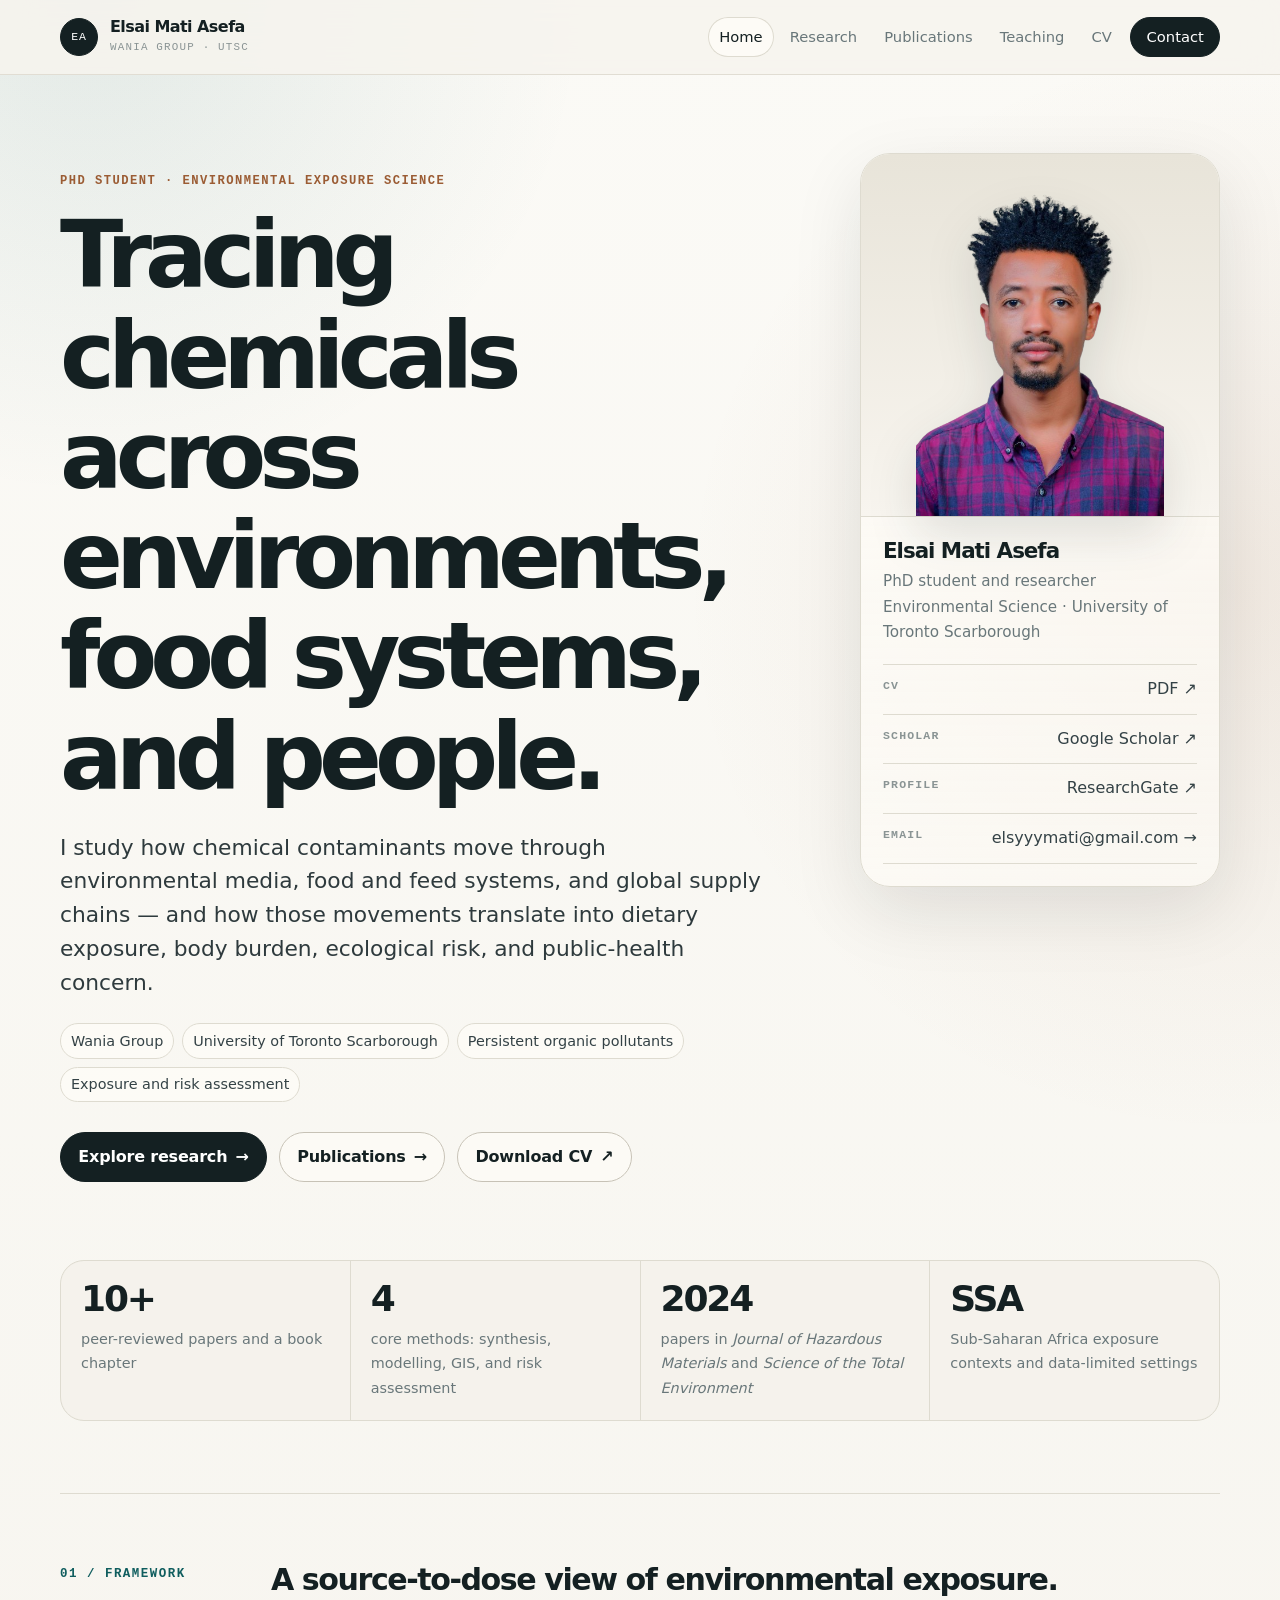
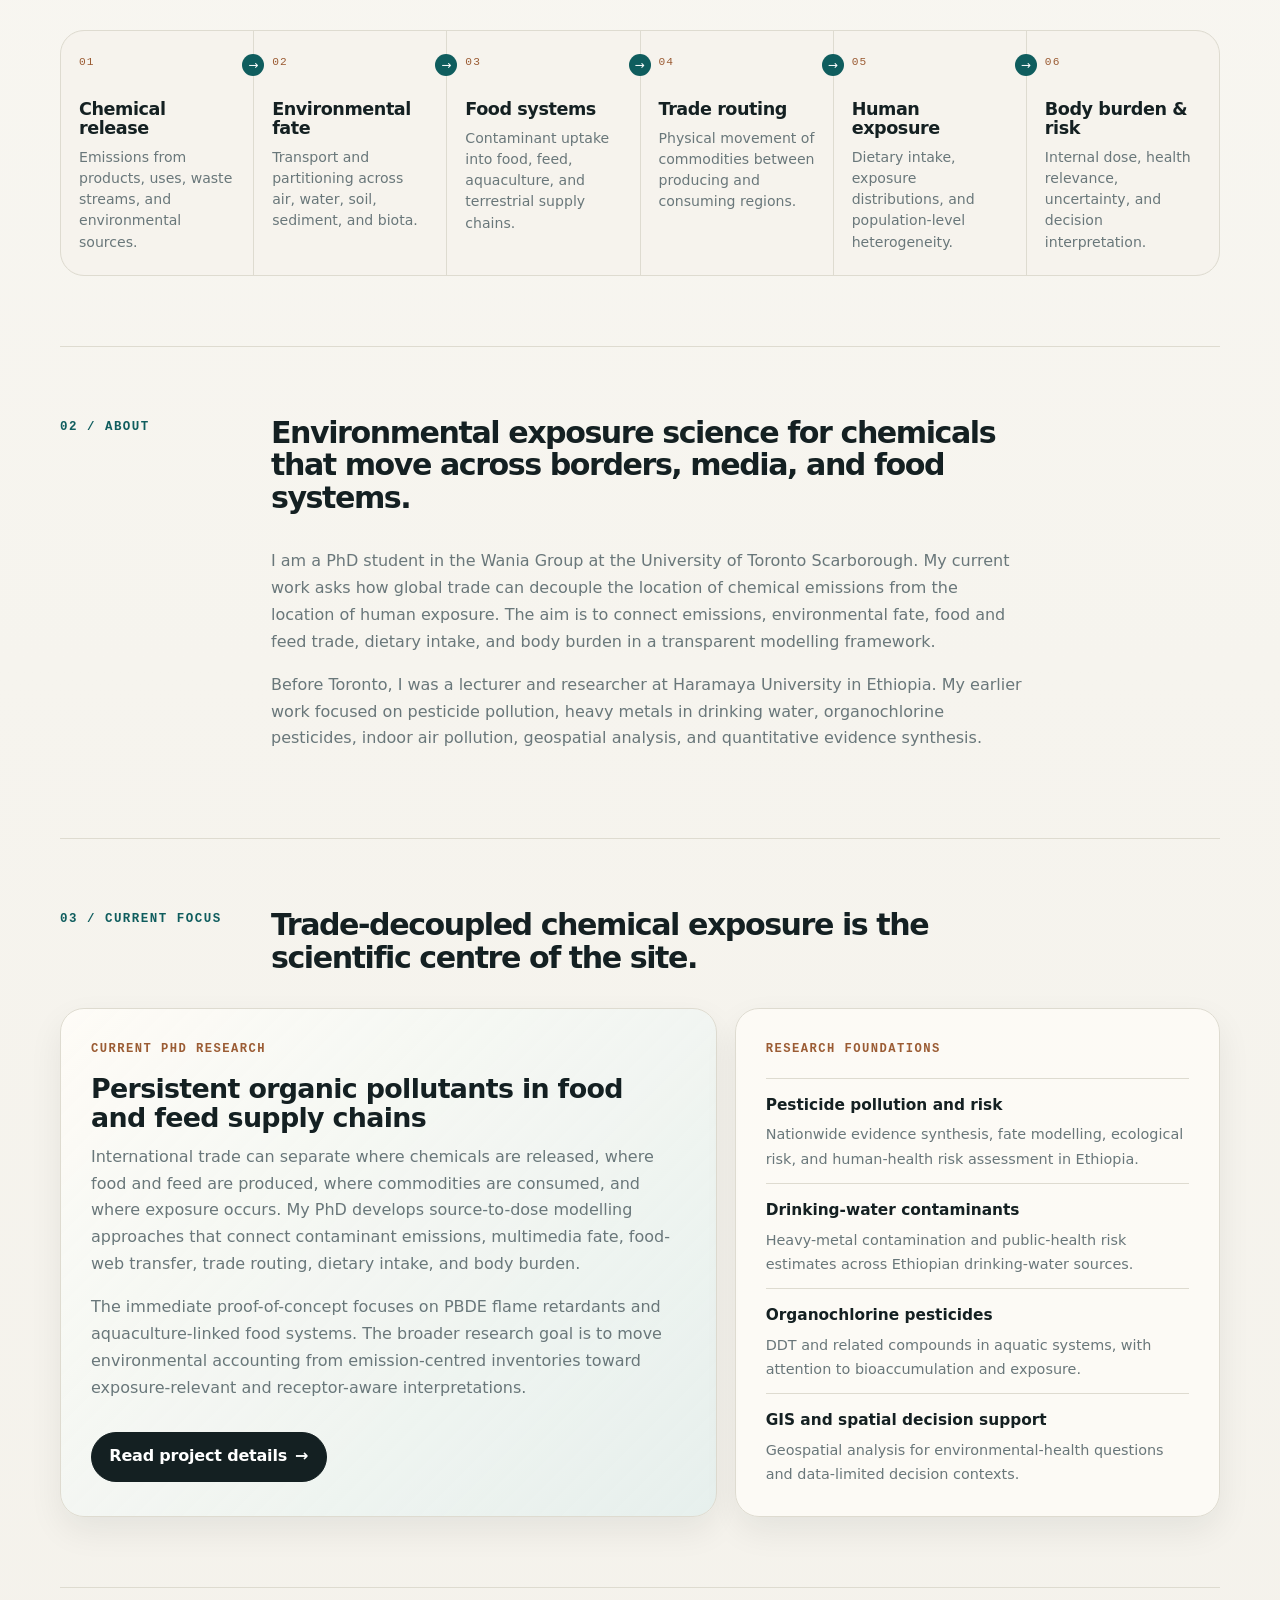
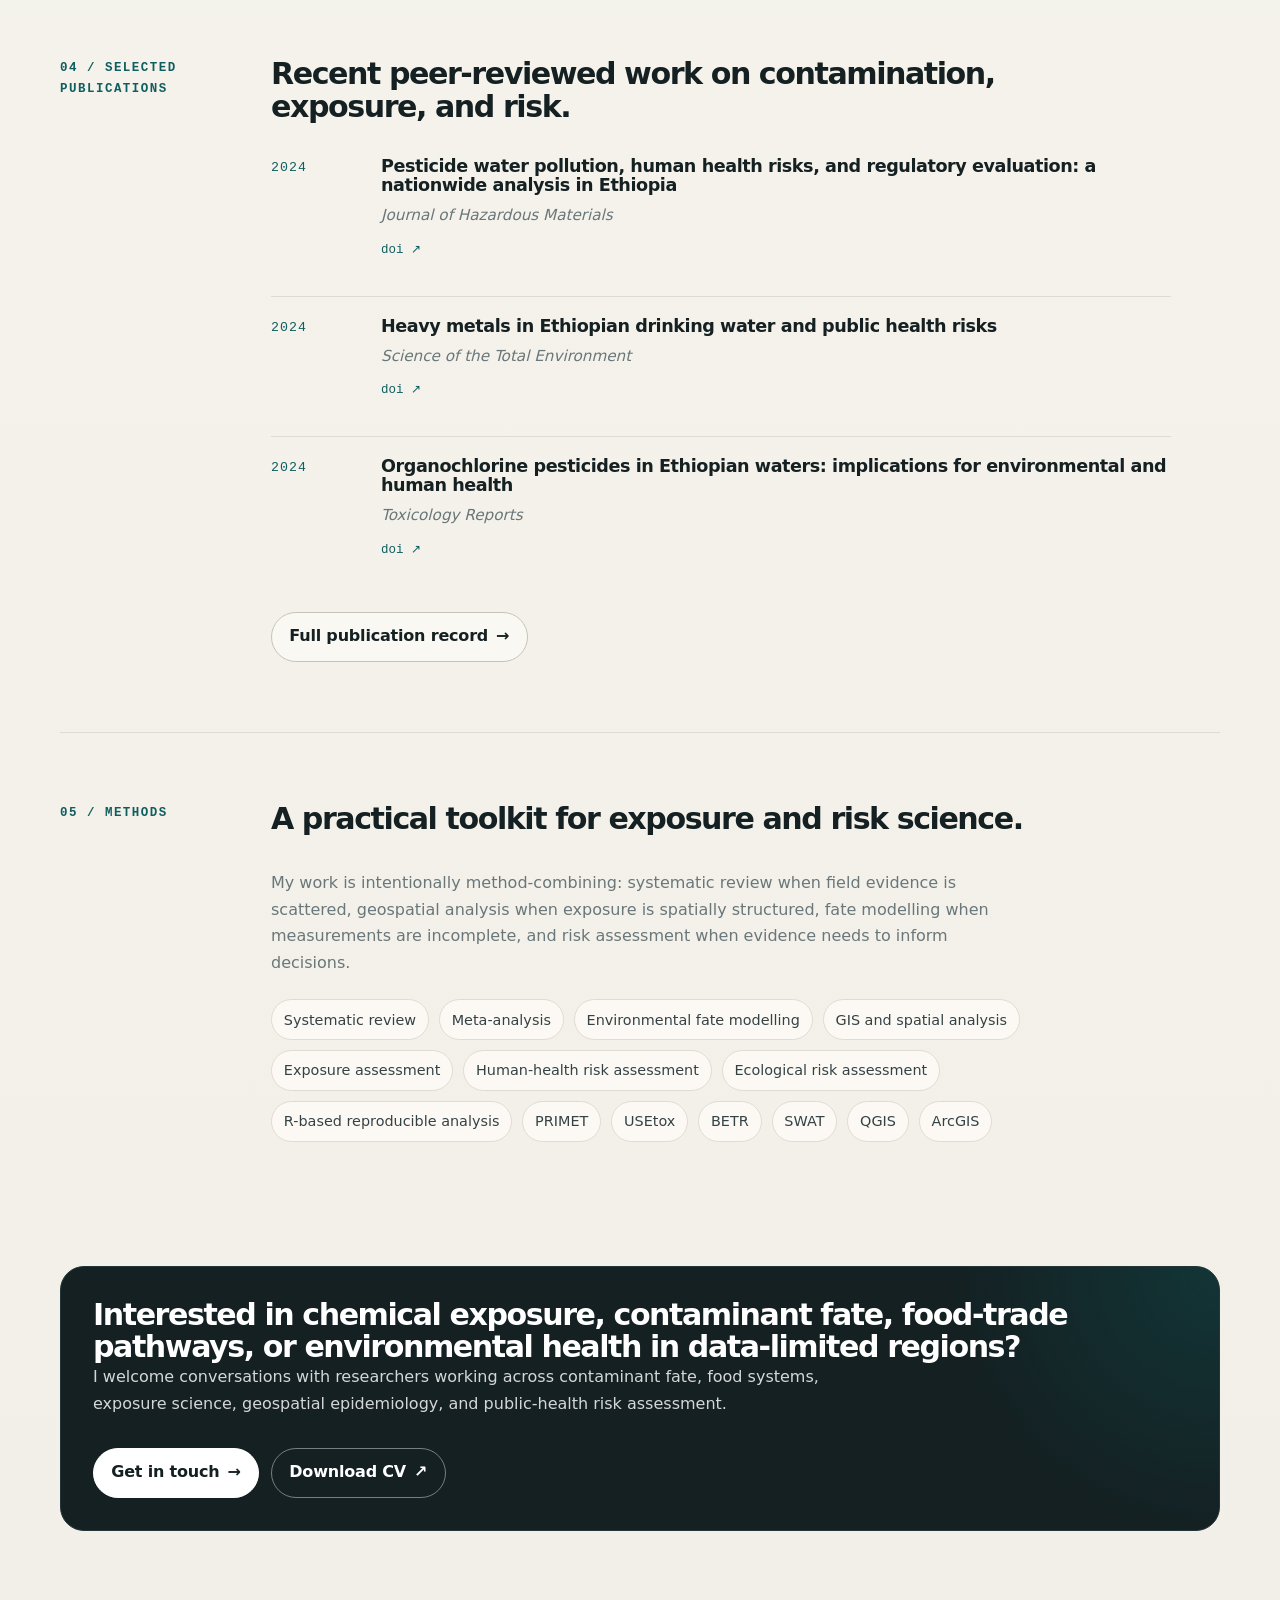
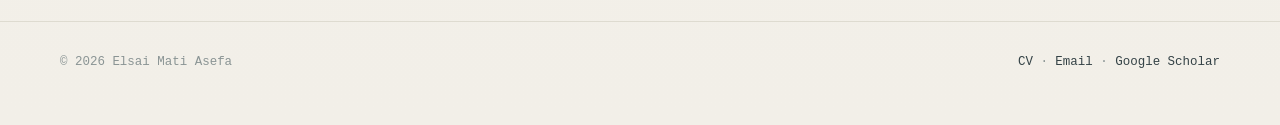
==== index.html @ 2d267a0e "Add files via upload" ====
<!doctype html>
<html lang="en">
<head>
  <meta charset="utf-8">
  <meta name="viewport" content="width=device-width, initial-scale=1">
  <title>Elsai Mati Asefa | Environmental Exposure Science</title>
  <meta name="description" content="Elsai Mati Asefa is a PhD student and environmental exposure scientist in the Wania Group at the University of Toronto Scarborough working on contaminant fate, food systems, global trade, dietary exposure, and public-health risk.">
  <meta name="author" content="Elsai Mati Asefa">
  <meta property="og:title" content="Elsai Mati Asefa | Environmental Exposure Science">
  <meta property="og:description" content="Environmental exposure science across contaminant fate, food systems, trade, diet, body burden, and public-health risk.">
  <meta property="og:type" content="website">
  <meta property="og:image" content="assets/site-card.svg">
  <link rel="icon" href="assets/favicon.svg" type="image/svg+xml">
  <link rel="stylesheet" href="styles.css">
</head>
<body>
<a class="skip-link" href="#main">Skip to main content</a>
<header class="site-header">
  <div class="container header-inner">
    <a class="brand" href="index.html" aria-label="Elsai Mati Asefa home">
      <span class="brand-mark">EA</span>
      <span><span class="brand-name">Elsai Mati Asefa</span><span class="brand-meta">Wania Group · UTSC</span></span>
    </a>
    <nav class="site-nav" aria-label="Primary navigation">
      <a href="index.html" aria-current="page">Home</a>
      <a href="research.html">Research</a>
      <a href="publications.html">Publications</a>
      <a href="teaching.html">Teaching</a>
      <a href="assets/Elsai_Mati_Asefa_CV.pdf">CV</a>
      <a class="nav-cta" href="mailto:elsyyymati@gmail.com">Contact</a>
    </nav>
  </div>
</header>

<main id="main">
  <div class="container">
    <section class="hero reveal" aria-labelledby="home-title">
      <div class="hero-copy">
        <p class="eyebrow">PhD student · Environmental exposure science</p>
        <h1 id="home-title">Tracing chemicals across environments, food systems, and people.</h1>
        <p class="lead">I study how chemical contaminants move through environmental media, food and feed systems, and global supply chains — and how those movements translate into dietary exposure, body burden, ecological risk, and public-health concern.</p>
        <div class="affiliation-strip" aria-label="Affiliations and research identity">
          <span>Wania Group</span>
          <span>University of Toronto Scarborough</span>
          <span>Persistent organic pollutants</span>
          <span>Exposure and risk assessment</span>
        </div>
        <div class="actions" aria-label="Main actions">
          <a class="btn" href="research.html">Explore research <span aria-hidden="true">→</span></a>
          <a class="btn secondary" href="publications.html">Publications <span aria-hidden="true">→</span></a>
          <a class="btn secondary" href="assets/Elsai_Mati_Asefa_CV.pdf">Download CV <span aria-hidden="true">↗</span></a>
        </div>
      </div>

      <aside class="profile-card" aria-label="Profile summary">
        <div class="profile-portrait">
          <img src="assets/portrait.png" alt="Portrait of Elsai Mati Asefa">
        </div>
        <div class="profile-details">
          <h2>Elsai Mati Asefa</h2>
          <p>PhD student and researcher<br>Environmental Science · University of Toronto Scarborough</p>
          <div class="profile-links">
            <a href="assets/Elsai_Mati_Asefa_CV.pdf"><strong>CV</strong><span>PDF ↗</span></a>
            <a href="https://scholar.google.com/citations?user=Y1YDrd4AAAAJ&amp;hl=en" target="_blank" rel="noopener"><strong>Scholar</strong><span>Google Scholar ↗</span></a>
            <a href="https://www.researchgate.net/profile/Elsai-Mati-Asefa" target="_blank" rel="noopener"><strong>Profile</strong><span>ResearchGate ↗</span></a>
            <a href="mailto:elsyyymati@gmail.com"><strong>Email</strong><span>elsyyymati@gmail.com →</span></a>
          </div>
        </div>
      </aside>
    </section>

    <section class="signal-strip reveal" aria-label="Profile highlights">
      <div class="signal"><strong>10+</strong><span>peer-reviewed papers and a book chapter</span></div>
      <div class="signal"><strong>4</strong><span>core methods: synthesis, modelling, GIS, and risk assessment</span></div>
      <div class="signal"><strong>2024</strong><span>papers in <em>Journal of Hazardous Materials</em> and <em>Science of the Total Environment</em></span></div>
      <div class="signal"><strong>SSA</strong><span>Sub-Saharan Africa exposure contexts and data-limited settings</span></div>
    </section>

    <section class="section reveal" aria-labelledby="framework-title">
      <div class="section-header">
        <span class="section-index">01 / Framework</span>
        <h2 id="framework-title">A source-to-dose view of environmental exposure.</h2>
      </div>
      <div class="section-body wide">
        <div class="framework" aria-label="Research framework from chemical release to risk">
          <div class="framework-step"><small>01</small><h3>Chemical release</h3><p>Emissions from products, uses, waste streams, and environmental sources.</p></div>
          <div class="framework-step"><small>02</small><h3>Environmental fate</h3><p>Transport and partitioning across air, water, soil, sediment, and biota.</p></div>
          <div class="framework-step"><small>03</small><h3>Food systems</h3><p>Contaminant uptake into food, feed, aquaculture, and terrestrial supply chains.</p></div>
          <div class="framework-step"><small>04</small><h3>Trade routing</h3><p>Physical movement of commodities between producing and consuming regions.</p></div>
          <div class="framework-step"><small>05</small><h3>Human exposure</h3><p>Dietary intake, exposure distributions, and population-level heterogeneity.</p></div>
          <div class="framework-step"><small>06</small><h3>Body burden &amp; risk</h3><p>Internal dose, health relevance, uncertainty, and decision interpretation.</p></div>
        </div>
      </div>
    </section>

    <section class="section reveal" aria-labelledby="about-title">
      <div class="section-header">
        <span class="section-index">02 / About</span>
        <h2 id="about-title">Environmental exposure science for chemicals that move across borders, media, and food systems.</h2>
      </div>
      <div class="section-body">
        <p>I am a PhD student in the Wania Group at the University of Toronto Scarborough. My current work asks how global trade can decouple the location of chemical emissions from the location of human exposure. The aim is to connect emissions, environmental fate, food and feed trade, dietary intake, and body burden in a transparent modelling framework.</p>
        <p>Before Toronto, I was a lecturer and researcher at Haramaya University in Ethiopia. My earlier work focused on pesticide pollution, heavy metals in drinking water, organochlorine pesticides, indoor air pollution, geospatial analysis, and quantitative evidence synthesis.</p>
      </div>
    </section>

    <section class="section reveal" aria-labelledby="focus-title">
      <div class="section-header">
        <span class="section-index">03 / Current focus</span>
        <h2 id="focus-title">Trade-decoupled chemical exposure is the scientific centre of the site.</h2>
      </div>
      <div class="section-body wide">
        <div class="feature-grid">
          <article class="feature-card primary">
            <p class="kicker">Current PhD research</p>
            <h3>Persistent organic pollutants in food and feed supply chains</h3>
            <p>International trade can separate where chemicals are released, where food and feed are produced, where commodities are consumed, and where exposure occurs. My PhD develops source-to-dose modelling approaches that connect contaminant emissions, multimedia fate, food-web transfer, trade routing, dietary intake, and body burden.</p>
            <p>The immediate proof-of-concept focuses on PBDE flame retardants and aquaculture-linked food systems. The broader research goal is to move environmental accounting from emission-centred inventories toward exposure-relevant and receptor-aware interpretations.</p>
            <div class="actions">
              <a class="btn" href="research.html#trade-exposure">Read project details <span aria-hidden="true">→</span></a>
            </div>
          </article>
          <aside class="feature-card">
            <p class="kicker">Research foundations</p>
            <div class="mini-list">
              <div><h4>Pesticide pollution and risk</h4><p>Nationwide evidence synthesis, fate modelling, ecological risk, and human-health risk assessment in Ethiopia.</p></div>
              <div><h4>Drinking-water contaminants</h4><p>Heavy-metal contamination and public-health risk estimates across Ethiopian drinking-water sources.</p></div>
              <div><h4>Organochlorine pesticides</h4><p>DDT and related compounds in aquatic systems, with attention to bioaccumulation and exposure.</p></div>
              <div><h4>GIS and spatial decision support</h4><p>Geospatial analysis for environmental-health questions and data-limited decision contexts.</p></div>
            </div>
          </aside>
        </div>
      </div>
    </section>

    <section class="section reveal" aria-labelledby="publications-title">
      <div class="section-header">
        <span class="section-index">04 / Selected publications</span>
        <h2 id="publications-title">Recent peer-reviewed work on contamination, exposure, and risk.</h2>
      </div>
      <div class="section-body">
        <div class="publication-preview">
          <article class="pub-card">
            <div class="pub-year">2024</div>
            <div><h3>Pesticide water pollution, human health risks, and regulatory evaluation: a nationwide analysis in Ethiopia</h3><p><em>Journal of Hazardous Materials</em></p><a href="https://doi.org/10.1016/j.jhazmat.2024.135326" target="_blank" rel="noopener">doi ↗</a></div>
          </article>
          <article class="pub-card">
            <div class="pub-year">2024</div>
            <div><h3>Heavy metals in Ethiopian drinking water and public health risks</h3><p><em>Science of the Total Environment</em></p><a href="https://doi.org/10.1016/j.scitotenv.2024.174527" target="_blank" rel="noopener">doi ↗</a></div>
          </article>
          <article class="pub-card">
            <div class="pub-year">2024</div>
            <div><h3>Organochlorine pesticides in Ethiopian waters: implications for environmental and human health</h3><p><em>Toxicology Reports</em></p><a href="https://doi.org/10.1016/j.toxrep.2024.06.001" target="_blank" rel="noopener">doi ↗</a></div>
          </article>
        </div>
        <div class="actions">
          <a class="btn secondary" href="publications.html">Full publication record <span aria-hidden="true">→</span></a>
        </div>
      </div>
    </section>

    <section class="section reveal" aria-labelledby="methods-title">
      <div class="section-header">
        <span class="section-index">05 / Methods</span>
        <h2 id="methods-title">A practical toolkit for exposure and risk science.</h2>
      </div>
      <div class="section-body">
        <p>My work is intentionally method-combining: systematic review when field evidence is scattered, geospatial analysis when exposure is spatially structured, fate modelling when measurements are incomplete, and risk assessment when evidence needs to inform decisions.</p>
        <ul class="chip-list" aria-label="Methods and tools">
          <li>Systematic review</li>
          <li>Meta-analysis</li>
          <li>Environmental fate modelling</li>
          <li>GIS and spatial analysis</li>
          <li>Exposure assessment</li>
          <li>Human-health risk assessment</li>
          <li>Ecological risk assessment</li>
          <li>R-based reproducible analysis</li>
          <li>PRIMET</li>
          <li>USEtox</li>
          <li>BETR</li>
          <li>SWAT</li>
          <li>QGIS</li>
          <li>ArcGIS</li>
        </ul>
      </div>
    </section>

    <section class="callout reveal" id="contact" aria-labelledby="contact-title">
      <h2 id="contact-title">Interested in chemical exposure, contaminant fate, food-trade pathways, or environmental health in data-limited regions?</h2>
      <p>I welcome conversations with researchers working across contaminant fate, food systems, exposure science, geospatial epidemiology, and public-health risk assessment.</p>
      <div class="actions">
        <a class="btn" href="mailto:elsyyymati@gmail.com">Get in touch <span aria-hidden="true">→</span></a>
        <a class="btn secondary" href="assets/Elsai_Mati_Asefa_CV.pdf">Download CV <span aria-hidden="true">↗</span></a>
      </div>
    </section>
  </div>
</main>

<footer class="footer">
  <div class="container footer-inner">
    <span>© 2026 Elsai Mati Asefa</span>
    <span><a href="assets/Elsai_Mati_Asefa_CV.pdf">CV</a> · <a href="mailto:elsyyymati@gmail.com">Email</a> · <a href="https://scholar.google.com/citations?user=Y1YDrd4AAAAJ&amp;hl=en" target="_blank" rel="noopener">Google Scholar</a></span>
  </div>
</footer>
</body>
</html>
---- styles.css ----
:root {
  color-scheme: light;
  --bg: #f6f4ee;
  --paper: #fffdf8;
  --paper-2: #f0eee6;
  --ink: #142022;
  --ink-soft: #344246;
  --muted: #69777a;
  --muted-2: #8a9494;
  --line: #dedbd0;
  --line-strong: #c7c2b6;
  --accent: #0f5d5e;
  --accent-2: #9b5c34;
  --accent-soft: #dfeeed;
  --accent-warm: #f3e4d6;
  --shadow: 0 24px 70px rgba(19, 32, 34, 0.10);
  --shadow-soft: 0 14px 34px rgba(19, 32, 34, 0.07);
  --radius: 24px;
  --radius-sm: 14px;
  --max: 1160px;
  --measure: 74ch;
  --sans: Inter, ui-sans-serif, system-ui, -apple-system, BlinkMacSystemFont, "Segoe UI", Roboto, Helvetica, Arial, sans-serif;
  --serif: Georgia, "Times New Roman", Times, serif;
  --mono: "SFMono-Regular", "Cascadia Code", "IBM Plex Mono", Consolas, "Liberation Mono", monospace;
}

* { box-sizing: border-box; }
html { scroll-behavior: smooth; }
body {
  margin: 0;
  background:
    radial-gradient(circle at 7% 0%, rgba(15, 93, 94, .10), transparent 31rem),
    radial-gradient(circle at 96% 12%, rgba(155, 92, 52, .10), transparent 34rem),
    linear-gradient(180deg, #fbfaf6 0%, var(--bg) 46%, #f2efe8 100%);
  color: var(--ink);
  font-family: var(--sans);
  font-size: 16px;
  line-height: 1.68;
  -webkit-font-smoothing: antialiased;
  text-rendering: optimizeLegibility;
}

img { max-width: 100%; height: auto; }
a { color: inherit; text-decoration: none; }
a:hover { color: var(--accent); }
::selection { background: var(--accent-soft); }

.skip-link {
  position: absolute;
  left: 1rem;
  top: -4rem;
  z-index: 100;
  padding: .75rem 1rem;
  background: var(--ink);
  color: #fff;
  border-radius: 999px;
}
.skip-link:focus { top: 1rem; }

.container {
  width: min(var(--max), calc(100% - 48px));
  margin-inline: auto;
}

.site-header {
  position: sticky;
  top: 0;
  z-index: 50;
  background: rgba(246, 244, 238, .86);
  border-bottom: 1px solid rgba(222, 219, 208, .88);
  backdrop-filter: blur(16px);
}
.header-inner {
  display: flex;
  align-items: center;
  justify-content: space-between;
  gap: 24px;
  min-height: 74px;
}
.brand {
  display: inline-flex;
  align-items: center;
  gap: 12px;
  min-width: max-content;
  color: var(--ink);
}
.brand-mark {
  display: inline-grid;
  place-items: center;
  width: 38px;
  height: 38px;
  border-radius: 50%;
  border: 1px solid var(--ink);
  background: var(--ink);
  color: #fff;
  font-family: var(--mono);
  font-size: .72rem;
  letter-spacing: .08em;
}
.brand-name {
  display: block;
  font-weight: 780;
  letter-spacing: -.035em;
  line-height: 1.1;
}
.brand-meta {
  display: block;
  margin-top: 3px;
  color: var(--muted-2);
  font-family: var(--mono);
  font-size: .68rem;
  letter-spacing: .11em;
  text-transform: uppercase;
}
.site-nav {
  display: flex;
  align-items: center;
  gap: 4px;
}
.site-nav a {
  display: inline-flex;
  align-items: center;
  min-height: 40px;
  padding: .1rem .72rem;
  color: var(--muted);
  border-radius: 999px;
  font-size: .92rem;
  white-space: nowrap;
}
.site-nav a[aria-current="page"] {
  color: var(--ink);
  background: rgba(255, 253, 248, .78);
  box-shadow: inset 0 0 0 1px var(--line);
}
.site-nav a.nav-cta {
  color: #fff;
  background: var(--ink);
  border: 1px solid var(--ink);
  padding-inline: .95rem;
  margin-left: 3px;
}
.site-nav a.nav-cta:hover { color: #fff; background: var(--accent); border-color: var(--accent); }

main { padding: 58px 0 90px; }
.footer {
  border-top: 1px solid var(--line);
  padding: 30px 0 52px;
  color: var(--muted-2);
  font-family: var(--mono);
  font-size: .78rem;
}
.footer-inner {
  display: flex;
  align-items: center;
  justify-content: space-between;
  gap: 20px;
  flex-wrap: wrap;
}
.footer a { color: var(--ink-soft); }

/* Typography */
.eyebrow, .kicker, .section-index, .card-label, .project-code, .tagline-mini {
  font-family: var(--mono);
  letter-spacing: .12em;
  text-transform: uppercase;
}
.eyebrow, .kicker {
  margin: 0 0 14px;
  color: var(--accent-2);
  font-size: .76rem;
  font-weight: 780;
}
h1, h2, h3 { color: var(--ink); margin: 0; line-height: 1.08; }
h1 {
  font-size: clamp(2.55rem, 7.4vw, 5.8rem);
  letter-spacing: -.075em;
  max-width: 920px;
}
.page-title {
  font-size: clamp(2.35rem, 5.4vw, 4.7rem);
  letter-spacing: -.065em;
  max-width: 960px;
}
h2 { font-size: clamp(1.55rem, 2.35vw, 2.25rem); letter-spacing: -.048em; }
h3 { font-size: 1.1rem; letter-spacing: -.025em; }
p { margin: 0 0 1rem; color: var(--muted); max-width: var(--measure); }
.lead {
  margin-top: 24px;
  color: #2e3a3d;
  font-size: clamp(1.12rem, 1.7vw, 1.44rem);
  line-height: 1.55;
  max-width: 810px;
}
.small { font-size: .92rem; color: var(--muted-2); }
.text-link { color: var(--accent); border-bottom: 1px solid rgba(15,93,94,.30); }
.text-link:hover { border-color: var(--accent); }

/* Buttons */
.actions, .hero-actions {
  display: flex;
  gap: 12px;
  flex-wrap: wrap;
  margin-top: 30px;
}
.btn {
  display: inline-flex;
  align-items: center;
  gap: .5rem;
  min-height: 46px;
  padding: .68rem 1.08rem;
  border: 1px solid var(--ink);
  border-radius: 999px;
  background: var(--ink);
  color: #fff;
  font-weight: 760;
  letter-spacing: -.012em;
  transition: transform .18s ease, border-color .18s ease, background .18s ease, color .18s ease;
}
.btn:hover { color: #fff; transform: translateY(-1px); background: var(--accent); border-color: var(--accent); }
.btn.secondary {
  background: rgba(255, 253, 248, .55);
  color: var(--ink);
  border-color: var(--line-strong);
}
.btn.secondary:hover { color: var(--accent); background: #fff; border-color: var(--accent); }

/* Home */
.hero {
  display: grid;
  grid-template-columns: minmax(0, 1fr) 360px;
  gap: clamp(36px, 7.5vw, 98px);
  align-items: start;
  padding: 20px 0 76px;
}
.hero-copy { padding-top: 18px; }
.affiliation-strip {
  display: flex;
  flex-wrap: wrap;
  gap: 8px;
  margin-top: 24px;
}
.affiliation-strip span {
  display: inline-flex;
  align-items: center;
  min-height: 32px;
  padding: .28rem .62rem;
  border: 1px solid var(--line);
  border-radius: 999px;
  background: rgba(255, 253, 248, .58);
  color: var(--ink-soft);
  font-size: .9rem;
}
.profile-card {
  position: relative;
  overflow: hidden;
  border: 1px solid var(--line);
  border-radius: 30px;
  background: linear-gradient(180deg, rgba(255,253,248,.82), rgba(255,253,248,.56));
  box-shadow: var(--shadow);
}
.profile-card::before {
  content: "";
  position: absolute;
  inset: 0;
  background: radial-gradient(circle at 50% 15%, rgba(15,93,94,.16), transparent 14rem);
  pointer-events: none;
}
.profile-portrait {
  position: relative;
  min-height: 360px;
  display: grid;
  place-items: end center;
  padding: 32px 28px 0;
  background: linear-gradient(180deg, #e8e4d9, #f8f5ef);
  border-bottom: 1px solid var(--line);
}
.profile-portrait img {
  position: relative;
  z-index: 1;
  width: min(275px, 92%);
  max-height: 330px;
  object-fit: contain;
  object-position: bottom center;
  filter: drop-shadow(0 18px 24px rgba(20,32,34,.12));
}
.profile-details { position: relative; padding: 22px; }
.profile-details h2 { font-size: 1.34rem; }
.profile-details p { margin: 7px 0 0; font-size: .95rem; color: var(--muted); }
.profile-links {
  display: grid;
  gap: 0;
  margin-top: 18px;
  border-top: 1px solid var(--line);
}
.profile-links a {
  display: flex;
  justify-content: space-between;
  gap: 16px;
  padding: 11px 0;
  border-bottom: 1px solid var(--line);
  color: var(--ink-soft);
}
.profile-links strong {
  color: var(--muted-2);
  font-family: var(--mono);
  font-size: .72rem;
  letter-spacing: .10em;
  text-transform: uppercase;
}
.profile-links span { text-align: right; }

.signal-strip {
  display: grid;
  grid-template-columns: repeat(4, 1fr);
  gap: 1px;
  overflow: hidden;
  margin: 2px 0 72px;
  border: 1px solid var(--line);
  border-radius: var(--radius);
  background: var(--line);
}
.signal {
  min-height: 118px;
  padding: 20px;
  background: rgba(255, 253, 248, .70);
}
.signal strong {
  display: block;
  color: var(--ink);
  font-size: clamp(1.6rem, 3vw, 2.25rem);
  letter-spacing: -.06em;
  line-height: 1;
}
.signal span {
  display: block;
  margin-top: 10px;
  color: var(--muted);
  font-size: .9rem;
}

.section {
  padding: 70px 0;
  border-top: 1px solid var(--line);
}
.section-header {
  display: grid;
  grid-template-columns: 175px minmax(0, 1fr);
  gap: 36px;
  margin-bottom: 34px;
}
.section-index {
  color: var(--accent);
  font-size: .78rem;
  font-weight: 740;
}
.section-header h2 { max-width: 790px; }
.section-body { max-width: 900px; margin-left: 211px; }
.section-body.wide { max-width: none; margin-left: 0; }

.framework {
  display: grid;
  grid-template-columns: repeat(6, minmax(0, 1fr));
  gap: 1px;
  overflow: hidden;
  border: 1px solid var(--line);
  border-radius: var(--radius);
  background: var(--line);
}
.framework-step {
  position: relative;
  min-height: 170px;
  padding: 22px 18px;
  background: rgba(255,253,248,.72);
}
.framework-step::after {
  content: "→";
  position: absolute;
  right: -11px;
  top: 23px;
  z-index: 1;
  display: grid;
  place-items: center;
  width: 22px;
  height: 22px;
  border-radius: 50%;
  background: var(--accent);
  color: #fff;
  font-size: .75rem;
}
.framework-step:last-child::after { display: none; }
.framework-step small {
  display: block;
  color: var(--accent-2);
  font-family: var(--mono);
  font-size: .7rem;
  letter-spacing: .1em;
  text-transform: uppercase;
}
.framework-step h3 { margin-top: 28px; }
.framework-step p { margin: 9px 0 0; font-size: .88rem; line-height: 1.5; color: var(--muted); }

.feature-grid {
  display: grid;
  grid-template-columns: minmax(0, 1.15fr) minmax(280px, .85fr);
  gap: 18px;
}
.feature-card, .card, .note-box, .statement-panel {
  border: 1px solid var(--line);
  border-radius: var(--radius);
  background: rgba(255,253,248,.72);
  box-shadow: var(--shadow-soft);
}
.feature-card { padding: 30px; }
.feature-card h3 { font-size: clamp(1.45rem, 2.1vw, 2.0rem); margin-bottom: 12px; }
.feature-card p:last-child { margin-bottom: 0; }
.feature-card.primary {
  background: linear-gradient(135deg, rgba(255,253,248,.85), rgba(223,238,237,.66));
}
.mini-list {
  display: grid;
  gap: 12px;
  margin-top: 18px;
}
.mini-list div {
  padding: 14px 0 0;
  border-top: 1px solid var(--line);
}
.mini-list h4 { margin: 0 0 4px; color: var(--ink); font-size: .96rem; }
.mini-list p { margin: 0; font-size: .9rem; }

.card-grid {
  display: grid;
  grid-template-columns: repeat(2, minmax(0, 1fr));
  gap: 16px;
}
.card {
  display: block;
  padding: 24px;
  transition: transform .18s ease, border-color .18s ease, box-shadow .18s ease;
}
a.card:hover { transform: translateY(-3px); border-color: var(--line-strong); box-shadow: var(--shadow); }
.card-label {
  display: flex;
  justify-content: space-between;
  gap: 18px;
  margin-bottom: 17px;
  color: var(--accent-2);
  font-size: .72rem;
}
.card h3 { margin-bottom: 10px; }
.card p { margin: 0; font-size: .95rem; line-height: 1.58; }

.publication-preview {
  display: grid;
  gap: 14px;
}
.pub-card {
  display: grid;
  grid-template-columns: 92px minmax(0, 1fr);
  gap: 18px;
  padding: 20px 0;
  border-top: 1px solid var(--line);
}
.pub-card:first-child { border-top: 0; padding-top: 0; }
.pub-year {
  color: var(--accent);
  font-family: var(--mono);
  font-size: .83rem;
  letter-spacing: .08em;
  text-transform: uppercase;
}
.pub-card h3 { margin-bottom: 8px; }
.pub-card p { margin-bottom: 6px; font-size: .95rem; }
.pub-card a { color: var(--accent); font-family: var(--mono); font-size: .78rem; }

.chip-list {
  display: flex;
  flex-wrap: wrap;
  gap: 10px;
  padding: 0;
  margin: 22px 0 0;
  list-style: none;
}
.chip-list li {
  border: 1px solid var(--line);
  background: rgba(255,253,248,.72);
  color: var(--ink-soft);
  border-radius: 999px;
  padding: .46rem .74rem;
  font-size: .9rem;
}

/* Inner pages */
.page-hero { padding: 24px 0 64px; max-width: 970px; }
.page-hero .lead { margin-top: 24px; }
.content-grid {
  display: grid;
  grid-template-columns: 220px minmax(0, 1fr);
  gap: 56px;
  align-items: start;
}
.toc {
  position: sticky;
  top: 108px;
  border-left: 2px solid var(--line);
  padding-left: 18px;
  color: var(--muted-2);
  font-family: var(--mono);
  font-size: .76rem;
  text-transform: uppercase;
  letter-spacing: .08em;
}
.toc a { display: block; margin: 0 0 14px; color: var(--muted-2); }
.toc a:hover { color: var(--accent); }
.article-section {
  padding: 46px 0;
  border-top: 1px solid var(--line);
}
.article-section:first-child { padding-top: 0; border-top: 0; }
.article-section h2 { margin-bottom: 16px; }
.article-section h3 { margin: 26px 0 8px; }
.article-section p + p { margin-top: .15rem; }
.statement-grid {
  display: grid;
  grid-template-columns: minmax(0, 1.05fr) minmax(280px, .95fr);
  gap: 18px;
  margin-top: 22px;
}
.statement-panel { padding: 24px; }
.statement-panel p:last-child { margin-bottom: 0; }
.process {
  display: flex;
  flex-wrap: wrap;
  gap: 8px;
  margin-top: 18px;
}
.process span {
  border: 1px solid var(--line);
  background: rgba(255,253,248,.78);
  border-radius: 999px;
  padding: .42rem .68rem;
  color: var(--ink-soft);
  font-family: var(--mono);
  font-size: .72rem;
}
.project-block {
  display: grid;
  grid-template-columns: 76px minmax(0, 1fr);
  gap: 24px;
  padding: 26px 0;
  border-top: 1px solid var(--line);
}
.project-block:first-of-type { border-top: 0; padding-top: 6px; }
.project-code {
  color: var(--accent);
  font-size: .82rem;
}
.project-meta {
  margin-top: 12px;
  color: var(--muted-2);
  font-family: var(--mono);
  font-size: .73rem;
  letter-spacing: .08em;
  text-transform: uppercase;
}
.list-table { border-top: 1px solid var(--line); }
.list-row {
  display: grid;
  grid-template-columns: 150px minmax(0, 1fr);
  gap: 28px;
  padding: 20px 0;
  border-bottom: 1px solid var(--line);
}
.list-row .time {
  color: var(--muted-2);
  font-family: var(--mono);
  font-size: .82rem;
}
.list-row h3 { margin-bottom: 5px; }
.list-row p { margin: 0; font-size: .94rem; }

.pub-list {
  list-style: none;
  counter-reset: pubs;
  padding: 0;
  margin: 0;
  border-top: 1px solid var(--line);
}
.pub-list li {
  counter-increment: pubs;
  display: grid;
  grid-template-columns: 46px minmax(0, 1fr);
  gap: 18px;
  padding: 21px 0;
  border-bottom: 1px solid var(--line);
}
.pub-list li::before {
  content: counter(pubs, decimal-leading-zero);
  color: var(--accent);
  font-family: var(--mono);
  font-size: .8rem;
  padding-top: 2px;
}
.pub-list p { margin: 0; max-width: 98ch; }
.pub-list strong { color: var(--ink); }
.pub-list em { color: var(--ink); }
.pub-list a {
  color: var(--accent);
  font-family: var(--mono);
  font-size: .78rem;
  white-space: nowrap;
}
.highlight-pubs {
  display: grid;
  grid-template-columns: repeat(3, minmax(0, 1fr));
  gap: 14px;
  margin: 24px 0 30px;
}
.highlight-pub {
  border: 1px solid var(--line);
  border-radius: var(--radius);
  background: rgba(255,253,248,.72);
  padding: 22px;
}
.highlight-pub .pub-year { margin-bottom: 14px; display: block; }
.highlight-pub h3 { margin-bottom: 10px; }
.highlight-pub p { margin-bottom: 12px; font-size: .92rem; }
.highlight-pub a { color: var(--accent); font-family: var(--mono); font-size: .78rem; }
.note-box {
  margin-top: 24px;
  padding: 18px 20px;
  color: var(--muted);
}

.callout {
  margin-top: 54px;
  padding: 32px;
  border: 1px solid #243537;
  border-radius: var(--radius);
  background:
    radial-gradient(circle at 100% 0%, rgba(15,93,94,.34), transparent 17rem),
    var(--ink);
  color: #fff;
}
.callout h2, .callout p { color: #fff; }
.callout p { opacity: .82; }
.callout .btn { background: #fff; color: var(--ink); border-color: #fff; }
.callout .btn:hover { color: var(--accent); }
.callout .btn.secondary { background: transparent; color: #fff; border-color: rgba(255,255,255,.42); }
.callout .btn.secondary:hover { background: rgba(255,255,255,.10); color: #fff; }

.reveal { animation: fadeUp .55s ease both; }
.reveal:nth-child(2) { animation-delay: .05s; }
.reveal:nth-child(3) { animation-delay: .1s; }
@keyframes fadeUp {
  from { opacity: 0; transform: translateY(10px); }
  to { opacity: 1; transform: translateY(0); }
}
@media (prefers-reduced-motion: reduce) {
  * { scroll-behavior: auto !important; }
  .reveal { animation: none; }
  .btn, .card { transition: none; }
}

@media (max-width: 1040px) {
  .hero { grid-template-columns: 1fr; padding-bottom: 58px; }
  .profile-card { max-width: 430px; }
  .framework { grid-template-columns: repeat(3, minmax(0, 1fr)); }
  .framework-step:nth-child(3)::after { display: none; }
  .signal-strip { grid-template-columns: repeat(2, 1fr); }
  .feature-grid, .statement-grid { grid-template-columns: 1fr; }
  .highlight-pubs { grid-template-columns: 1fr; }
}
@media (max-width: 920px) {
  .header-inner { align-items: flex-start; padding: 14px 0; flex-direction: column; gap: 12px; }
  .site-nav { width: 100%; overflow-x: auto; padding-bottom: 3px; }
  .section-header, .content-grid { grid-template-columns: 1fr; gap: 18px; }
  .section-body { margin-left: 0; }
  .toc { position: static; display: flex; flex-wrap: wrap; gap: 0 18px; border-left: 0; padding-left: 0; }
}
@media (max-width: 720px) {
  .container { width: min(100% - 32px, var(--max)); }
  main { padding-top: 34px; }
  .brand-meta { display: none; }
  .site-nav a { padding-inline: .66rem; }
  .hero { padding-top: 4px; }
  .profile-portrait { min-height: 300px; }
  .signal-strip, .card-grid, .framework { grid-template-columns: 1fr; }
  .framework-step { min-height: auto; }
  .framework-step::after { display: none; }
  .section { padding: 48px 0; }
  .pub-card, .project-block, .list-row { grid-template-columns: 1fr; gap: 8px; }
  .pub-list li { grid-template-columns: 34px minmax(0, 1fr); }
  .footer-inner { display: block; }
  .footer-inner span { display: block; margin-bottom: 8px; }
}
@media (max-width: 430px) {
  h1 { font-size: clamp(2.3rem, 16vw, 3.8rem); }
  .page-title { font-size: clamp(2.2rem, 13vw, 3.4rem); }
  .callout, .feature-card, .card, .statement-panel, .highlight-pub { padding: 22px; }
}
@media print {
  .site-header, .toc, .actions, .hero-actions, .footer, .callout { display: none; }
  body { background: white; color: black; }
  main { padding: 0; }
  .container { width: 100%; }
  .section, .article-section, .card, .feature-card { break-inside: avoid; box-shadow: none; }
}
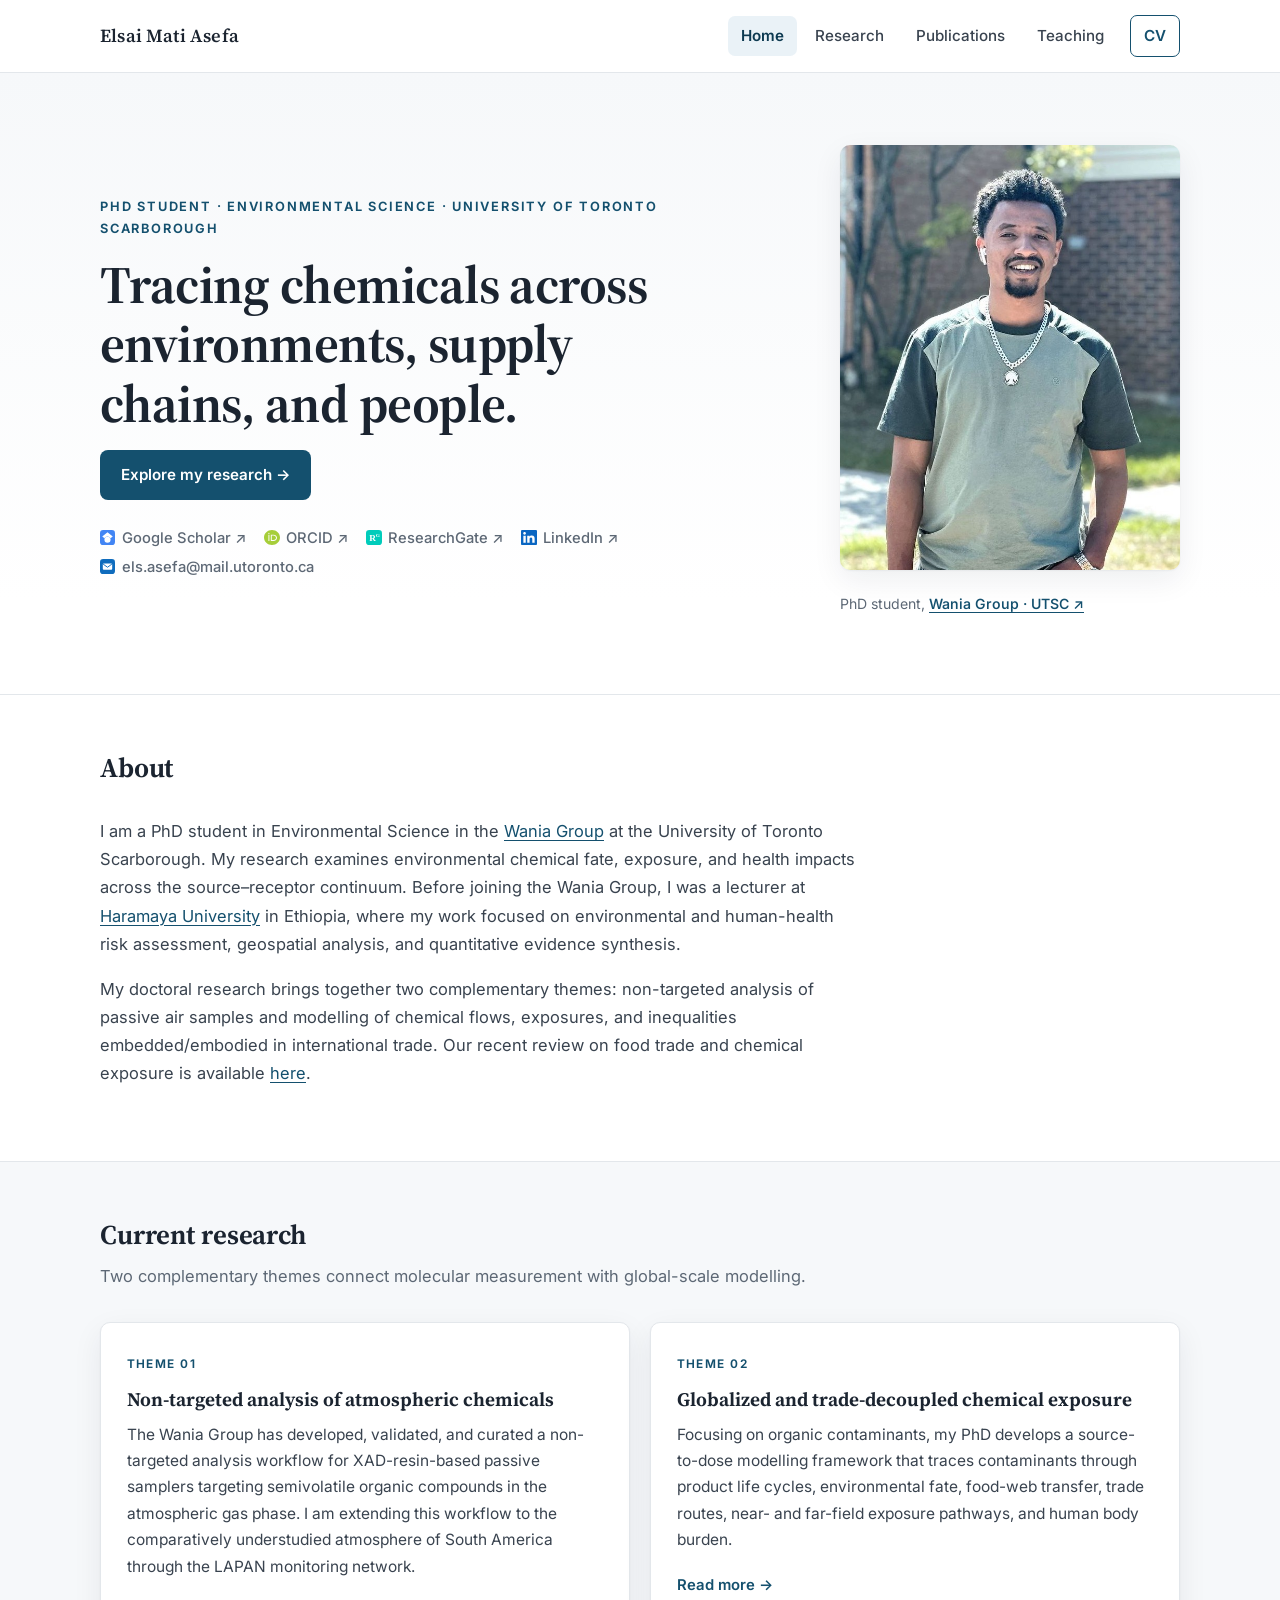
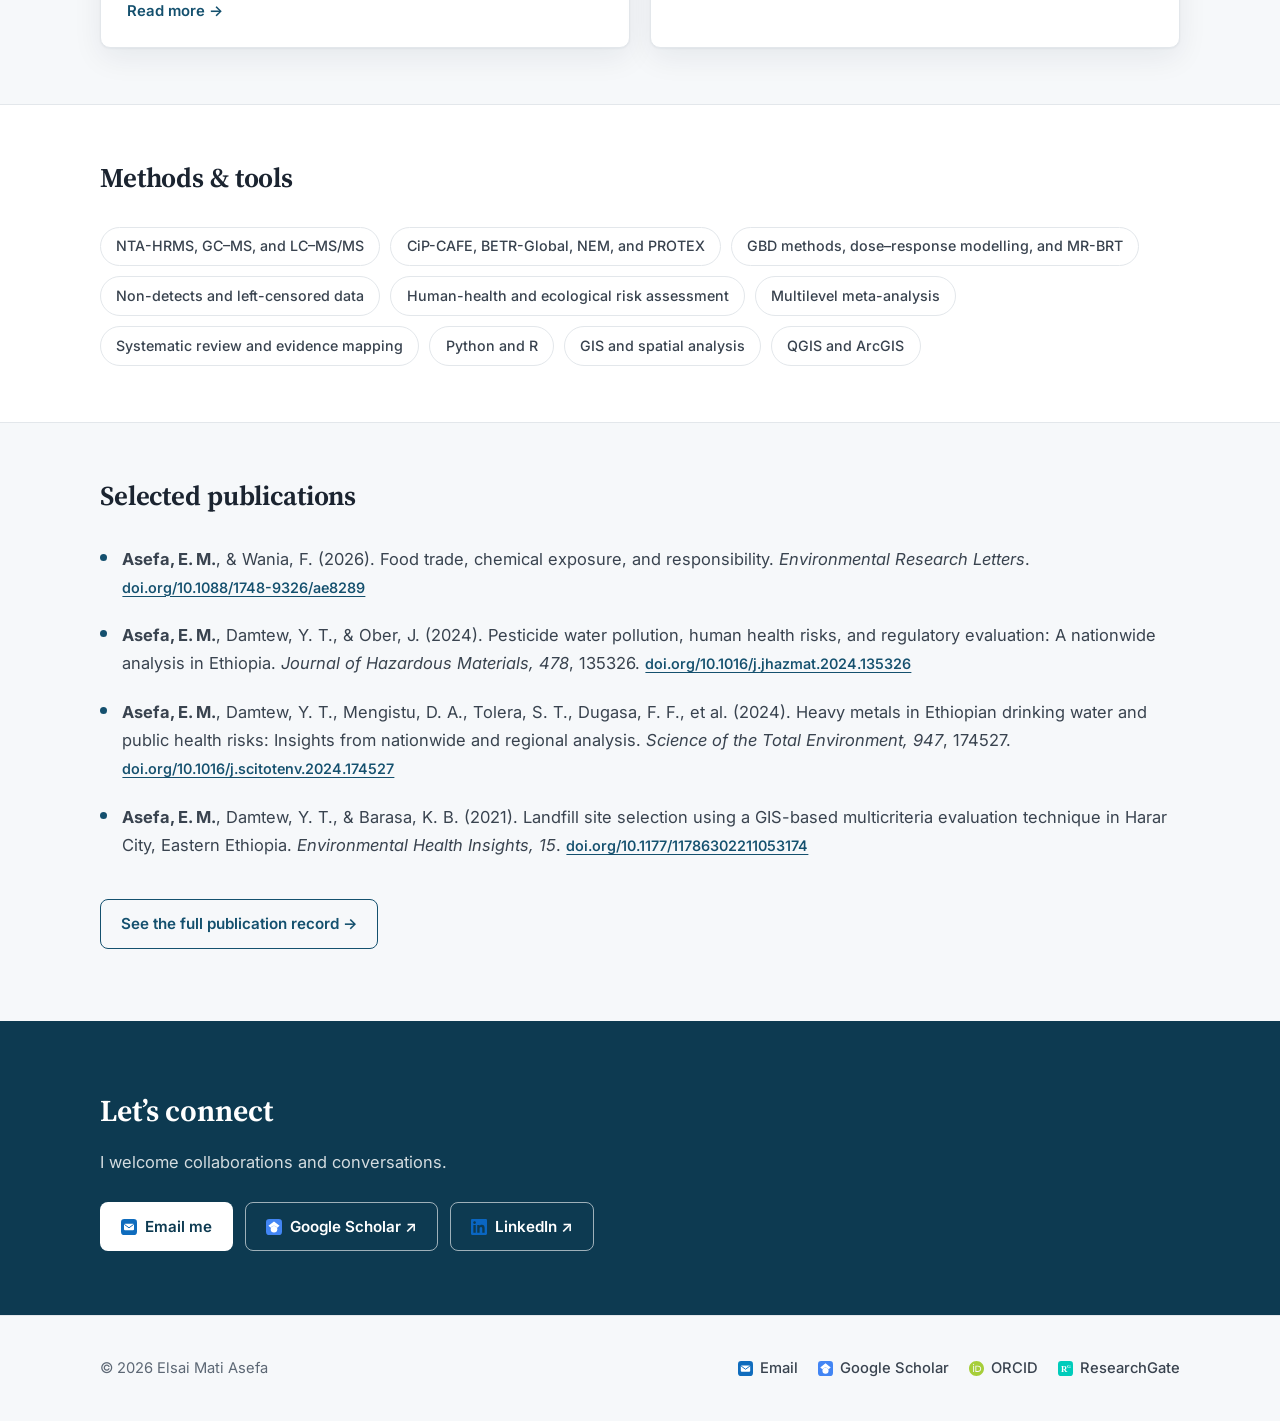
==== commit 3ea8bd48: "v1.0" ====
--- a/index.html
+++ b/index.html
@@ -3,204 +3,218 @@
 <head>
   <meta charset="utf-8">
   <meta name="viewport" content="width=device-width, initial-scale=1">
-  <title>Elsai Mati Asefa | Environmental Exposure Science</title>
-  <meta name="description" content="Elsai Mati Asefa is a PhD student and environmental exposure scientist in the Wania Group at the University of Toronto Scarborough working on contaminant fate, food systems, global trade, dietary exposure, and public-health risk.">
+  <title>Elsai Mati Asefa | Environmental Science</title>
+  <meta name="description" content="PhD student and environmental scientist studying chemical fate, global supply chains, exposure, and public-health risk.">
   <meta name="author" content="Elsai Mati Asefa">
-  <meta property="og:title" content="Elsai Mati Asefa | Environmental Exposure Science">
-  <meta property="og:description" content="Environmental exposure science across contaminant fate, food systems, trade, diet, body burden, and public-health risk.">
+  <meta property="og:title" content="Elsai Mati Asefa">
+  <meta property="og:description" content="PhD student and environmental scientist studying chemical fate, global supply chains, exposure, and public-health risk.">
   <meta property="og:type" content="website">
-  <meta property="og:image" content="assets/site-card.svg">
+  <meta property="og:image" content="https://aelsai.github.io/assets/portrait_new.jpg">
   <link rel="icon" href="assets/favicon.svg" type="image/svg+xml">
+  <link rel="preconnect" href="https://fonts.googleapis.com">
+  <link rel="preconnect" href="https://fonts.gstatic.com" crossorigin>
+  <link href="https://fonts.googleapis.com/css2?family=Inter:wght@400;500;600;700&family=Source+Serif+4:opsz,wght@8..60,400;8..60,600;8..60,650&display=swap" rel="stylesheet">
   <link rel="stylesheet" href="styles.css">
 </head>
 <body>
-<a class="skip-link" href="#main">Skip to main content</a>
-<header class="site-header">
-  <div class="container header-inner">
-    <a class="brand" href="index.html" aria-label="Elsai Mati Asefa home">
-      <span class="brand-mark">EA</span>
-      <span><span class="brand-name">Elsai Mati Asefa</span><span class="brand-meta">Wania Group · UTSC</span></span>
-    </a>
-    <nav class="site-nav" aria-label="Primary navigation">
-      <a href="index.html" aria-current="page">Home</a>
-      <a href="research.html">Research</a>
-      <a href="publications.html">Publications</a>
-      <a href="teaching.html">Teaching</a>
-      <a href="assets/Elsai_Mati_Asefa_CV.pdf">CV</a>
-      <a class="nav-cta" href="mailto:elsyyymati@gmail.com">Contact</a>
-    </nav>
-  </div>
-</header>
-
-<main id="main">
-  <div class="container">
-    <section class="hero reveal" aria-labelledby="home-title">
-      <div class="hero-copy">
-        <p class="eyebrow">PhD student · Environmental exposure science</p>
-        <h1 id="home-title">Tracing chemicals across environments, food systems, and people.</h1>
-        <p class="lead">I study how chemical contaminants move through environmental media, food and feed systems, and global supply chains — and how those movements translate into dietary exposure, body burden, ecological risk, and public-health concern.</p>
-        <div class="affiliation-strip" aria-label="Affiliations and research identity">
-          <span>Wania Group</span>
-          <span>University of Toronto Scarborough</span>
-          <span>Persistent organic pollutants</span>
-          <span>Exposure and risk assessment</span>
-        </div>
-        <div class="actions" aria-label="Main actions">
-          <a class="btn" href="research.html">Explore research <span aria-hidden="true">→</span></a>
-          <a class="btn secondary" href="publications.html">Publications <span aria-hidden="true">→</span></a>
-          <a class="btn secondary" href="assets/Elsai_Mati_Asefa_CV.pdf">Download CV <span aria-hidden="true">↗</span></a>
-        </div>
-      </div>
-
-      <aside class="profile-card" aria-label="Profile summary">
-        <div class="profile-portrait">
-          <img src="assets/portrait.png" alt="Portrait of Elsai Mati Asefa">
-        </div>
-        <div class="profile-details">
-          <h2>Elsai Mati Asefa</h2>
-          <p>PhD student and researcher<br>Environmental Science · University of Toronto Scarborough</p>
-          <div class="profile-links">
-            <a href="assets/Elsai_Mati_Asefa_CV.pdf"><strong>CV</strong><span>PDF ↗</span></a>
-            <a href="https://scholar.google.com/citations?user=Y1YDrd4AAAAJ&amp;hl=en" target="_blank" rel="noopener"><strong>Scholar</strong><span>Google Scholar ↗</span></a>
-            <a href="https://www.researchgate.net/profile/Elsai-Mati-Asefa" target="_blank" rel="noopener"><strong>Profile</strong><span>ResearchGate ↗</span></a>
-            <a href="mailto:elsyyymati@gmail.com"><strong>Email</strong><span>elsyyymati@gmail.com →</span></a>
+  <a class="skip-link" href="#main">Skip to main content</a>
+
+  <header class="site-header" id="site-header">
+    <div class="container nav-shell">
+      <a class="brand" href="index.html">Elsai Mati Asefa</a>
+      <button class="nav-toggle" aria-label="Toggle navigation" aria-expanded="false" onclick="toggleNav(this)">☰</button>
+      <nav class="site-nav" aria-label="Primary navigation">
+        <a href="index.html" aria-current="page">Home</a>
+        <a href="research.html">Research</a>
+        <a href="publications.html">Publications</a>
+        <a href="teaching.html">Teaching</a>
+        <a class="nav-cv" href="assets/Elsai_Mati_Asefa_CV.pdf" target="_blank" rel="noopener">CV</a>
+      </nav>
+    </div>
+  </header>
+
+  <main id="main">
+
+    <!-- Hero -->
+    <section class="hero">
+      <div class="container hero-grid">
+        <div>
+          <p class="eyebrow">PhD Student · Environmental Science · University of Toronto Scarborough</p>
+          <h1>Tracing chemicals across environments, supply chains, and people.</h1>
+          <div class="hero-actions">
+            <a class="btn btn-primary" href="research.html">Explore my research →</a>
           </div>
-        </div>
-      </aside>
-    </section>
-
-    <section class="signal-strip reveal" aria-label="Profile highlights">
-      <div class="signal"><strong>10+</strong><span>peer-reviewed papers and a book chapter</span></div>
-      <div class="signal"><strong>4</strong><span>core methods: synthesis, modelling, GIS, and risk assessment</span></div>
-      <div class="signal"><strong>2024</strong><span>papers in <em>Journal of Hazardous Materials</em> and <em>Science of the Total Environment</em></span></div>
-      <div class="signal"><strong>SSA</strong><span>Sub-Saharan Africa exposure contexts and data-limited settings</span></div>
-    </section>
-
-    <section class="section reveal" aria-labelledby="framework-title">
-      <div class="section-header">
-        <span class="section-index">01 / Framework</span>
-        <h2 id="framework-title">A source-to-dose view of environmental exposure.</h2>
-      </div>
-      <div class="section-body wide">
-        <div class="framework" aria-label="Research framework from chemical release to risk">
-          <div class="framework-step"><small>01</small><h3>Chemical release</h3><p>Emissions from products, uses, waste streams, and environmental sources.</p></div>
-          <div class="framework-step"><small>02</small><h3>Environmental fate</h3><p>Transport and partitioning across air, water, soil, sediment, and biota.</p></div>
-          <div class="framework-step"><small>03</small><h3>Food systems</h3><p>Contaminant uptake into food, feed, aquaculture, and terrestrial supply chains.</p></div>
-          <div class="framework-step"><small>04</small><h3>Trade routing</h3><p>Physical movement of commodities between producing and consuming regions.</p></div>
-          <div class="framework-step"><small>05</small><h3>Human exposure</h3><p>Dietary intake, exposure distributions, and population-level heterogeneity.</p></div>
-          <div class="framework-step"><small>06</small><h3>Body burden &amp; risk</h3><p>Internal dose, health relevance, uncertainty, and decision interpretation.</p></div>
-        </div>
-      </div>
-    </section>
-
-    <section class="section reveal" aria-labelledby="about-title">
-      <div class="section-header">
-        <span class="section-index">02 / About</span>
-        <h2 id="about-title">Environmental exposure science for chemicals that move across borders, media, and food systems.</h2>
-      </div>
-      <div class="section-body">
-        <p>I am a PhD student in the Wania Group at the University of Toronto Scarborough. My current work asks how global trade can decouple the location of chemical emissions from the location of human exposure. The aim is to connect emissions, environmental fate, food and feed trade, dietary intake, and body burden in a transparent modelling framework.</p>
-        <p>Before Toronto, I was a lecturer and researcher at Haramaya University in Ethiopia. My earlier work focused on pesticide pollution, heavy metals in drinking water, organochlorine pesticides, indoor air pollution, geospatial analysis, and quantitative evidence synthesis.</p>
-      </div>
-    </section>
-
-    <section class="section reveal" aria-labelledby="focus-title">
-      <div class="section-header">
-        <span class="section-index">03 / Current focus</span>
-        <h2 id="focus-title">Trade-decoupled chemical exposure is the scientific centre of the site.</h2>
-      </div>
-      <div class="section-body wide">
-        <div class="feature-grid">
-          <article class="feature-card primary">
-            <p class="kicker">Current PhD research</p>
-            <h3>Persistent organic pollutants in food and feed supply chains</h3>
-            <p>International trade can separate where chemicals are released, where food and feed are produced, where commodities are consumed, and where exposure occurs. My PhD develops source-to-dose modelling approaches that connect contaminant emissions, multimedia fate, food-web transfer, trade routing, dietary intake, and body burden.</p>
-            <p>The immediate proof-of-concept focuses on PBDE flame retardants and aquaculture-linked food systems. The broader research goal is to move environmental accounting from emission-centred inventories toward exposure-relevant and receptor-aware interpretations.</p>
-            <div class="actions">
-              <a class="btn" href="research.html#trade-exposure">Read project details <span aria-hidden="true">→</span></a>
-            </div>
+          <ul class="hero-links">
+            <li><a href="https://scholar.google.com/citations?user=Y1YDrd4AAAAJ&amp;hl=en" target="_blank" rel="noopener"><img class="link-icon" src="assets/icons/google-scholar.svg" alt="" aria-hidden="true">Google Scholar ↗</a></li>
+            <li><a href="https://orcid.org/0000-0001-7864-8382" target="_blank" rel="noopener"><img class="link-icon" src="assets/icons/orcid.svg" alt="" aria-hidden="true">ORCID ↗</a></li>
+            <li><a href="https://www.researchgate.net/profile/Elsai-Mati-Asefa" target="_blank" rel="noopener"><img class="link-icon" src="assets/icons/researchgate.svg" alt="" aria-hidden="true">ResearchGate ↗</a></li>
+            <li><a href="https://www.linkedin.com/in/elsai-mati-asefa-94b199252" target="_blank" rel="noopener"><img class="link-icon" src="assets/icons/linkedin.svg" alt="" aria-hidden="true">LinkedIn ↗</a></li>
+            <li><a href="mailto:els.asefa@mail.utoronto.ca"><img class="link-icon" src="assets/icons/outlook.svg" alt="" aria-hidden="true">els.asefa@mail.utoronto.ca</a></li>
+          </ul>
+        </div>
+        <div class="portrait-frame">
+          <img src="assets/portrait_new.jpg" alt="Portrait of Elsai Mati Asefa">
+          <p class="portrait-caption">
+            PhD student, <a href="https://www.utsc.utoronto.ca/labs/wania/" target="_blank" rel="noopener">Wania Group · UTSC ↗</a>
+          </p>
+        </div>
+      </div>
+    </section>
+
+    <!-- About -->
+    <section class="section">
+      <div class="container">
+        <div class="section-head">
+          <h2>About</h2>
+        </div>
+        <div class="prose">
+          <p>
+            I am a PhD student in Environmental Science in the
+            <a href="https://www.utsc.utoronto.ca/labs/wania/" target="_blank" rel="noopener">Wania Group</a>
+            at the University of Toronto Scarborough. My research examines environmental chemical fate,
+            exposure, and health impacts across the source–receptor continuum. Before joining the Wania
+            Group, I was a lecturer at
+            <a href="https://www.haramaya.edu.et" target="_blank" rel="noopener">Haramaya University</a>
+            in Ethiopia, where my work focused on environmental and human-health risk assessment,
+            geospatial analysis, and quantitative evidence synthesis.
+          </p>
+          <p>
+            My doctoral research brings together two complementary themes: non-targeted analysis of
+            passive air samples and modelling of chemical flows, exposures, and inequalities embedded/embodied in
+            international trade. Our recent review on food trade and chemical exposure is available
+            <a href="https://doi.org/10.1088/1748-9326/ae8289" target="_blank" rel="noopener">here</a>.
+          </p>
+        </div>
+      </div>
+    </section>
+
+    <!-- Current research -->
+    <section class="section section-tint">
+      <div class="container">
+        <div class="section-head">
+          <h2>Current research</h2>
+          <p>Two complementary themes connect molecular measurement with global-scale modelling.</p>
+        </div>
+        <div class="card-grid">
+          <article class="card">
+            <span class="card-kicker">Theme 01</span>
+            <h3>Non-targeted analysis of atmospheric chemicals</h3>
+            <p>
+              The Wania Group has developed, validated, and curated a non-targeted analysis workflow for
+              XAD-resin-based passive samplers targeting semivolatile organic compounds in the atmospheric
+              gas phase. I am extending this workflow to the comparatively understudied atmosphere of
+              South America through the LAPAN monitoring network.
+            </p>
+            <a class="card-link" href="research.html#nta">Read more →</a>
           </article>
-          <aside class="feature-card">
-            <p class="kicker">Research foundations</p>
-            <div class="mini-list">
-              <div><h4>Pesticide pollution and risk</h4><p>Nationwide evidence synthesis, fate modelling, ecological risk, and human-health risk assessment in Ethiopia.</p></div>
-              <div><h4>Drinking-water contaminants</h4><p>Heavy-metal contamination and public-health risk estimates across Ethiopian drinking-water sources.</p></div>
-              <div><h4>Organochlorine pesticides</h4><p>DDT and related compounds in aquatic systems, with attention to bioaccumulation and exposure.</p></div>
-              <div><h4>GIS and spatial decision support</h4><p>Geospatial analysis for environmental-health questions and data-limited decision contexts.</p></div>
-            </div>
-          </aside>
-        </div>
-      </div>
-    </section>
-
-    <section class="section reveal" aria-labelledby="publications-title">
-      <div class="section-header">
-        <span class="section-index">04 / Selected publications</span>
-        <h2 id="publications-title">Recent peer-reviewed work on contamination, exposure, and risk.</h2>
-      </div>
-      <div class="section-body">
-        <div class="publication-preview">
-          <article class="pub-card">
-            <div class="pub-year">2024</div>
-            <div><h3>Pesticide water pollution, human health risks, and regulatory evaluation: a nationwide analysis in Ethiopia</h3><p><em>Journal of Hazardous Materials</em></p><a href="https://doi.org/10.1016/j.jhazmat.2024.135326" target="_blank" rel="noopener">doi ↗</a></div>
+          <article class="card">
+            <span class="card-kicker">Theme 02</span>
+            <h3>Globalized and trade-decoupled chemical exposure</h3>
+            <p>
+              Focusing on organic contaminants, my PhD develops a source-to-dose modelling framework that
+              traces contaminants through product life cycles, environmental fate, food-web transfer,
+              trade routes, near- and far-field exposure pathways, and human body burden.
+            </p>
+            <a class="card-link" href="research.html#trade">Read more →</a>
           </article>
-          <article class="pub-card">
-            <div class="pub-year">2024</div>
-            <div><h3>Heavy metals in Ethiopian drinking water and public health risks</h3><p><em>Science of the Total Environment</em></p><a href="https://doi.org/10.1016/j.scitotenv.2024.174527" target="_blank" rel="noopener">doi ↗</a></div>
-          </article>
-          <article class="pub-card">
-            <div class="pub-year">2024</div>
-            <div><h3>Organochlorine pesticides in Ethiopian waters: implications for environmental and human health</h3><p><em>Toxicology Reports</em></p><a href="https://doi.org/10.1016/j.toxrep.2024.06.001" target="_blank" rel="noopener">doi ↗</a></div>
-          </article>
-        </div>
-        <div class="actions">
-          <a class="btn secondary" href="publications.html">Full publication record <span aria-hidden="true">→</span></a>
-        </div>
-      </div>
-    </section>
-
-    <section class="section reveal" aria-labelledby="methods-title">
-      <div class="section-header">
-        <span class="section-index">05 / Methods</span>
-        <h2 id="methods-title">A practical toolkit for exposure and risk science.</h2>
-      </div>
-      <div class="section-body">
-        <p>My work is intentionally method-combining: systematic review when field evidence is scattered, geospatial analysis when exposure is spatially structured, fate modelling when measurements are incomplete, and risk assessment when evidence needs to inform decisions.</p>
-        <ul class="chip-list" aria-label="Methods and tools">
-          <li>Systematic review</li>
-          <li>Meta-analysis</li>
-          <li>Environmental fate modelling</li>
+        </div>
+      </div>
+    </section>
+
+    <!-- Methods -->
+    <section class="section">
+      <div class="container">
+        <div class="section-head">
+          <h2>Methods &amp; tools</h2>
+        </div>
+        <ul class="chip-list">
+          <li>NTA-HRMS, GC–MS, and LC–MS/MS</li>
+          <li>CiP-CAFE, BETR-Global, NEM, and PROTEX</li>
+          <li>GBD methods, dose–response modelling, and MR-BRT</li>
+          <li>Non-detects and left-censored data</li>
+          <li>Human-health and ecological risk assessment</li>
+          <li>Multilevel meta-analysis</li>
+          <li>Systematic review and evidence mapping</li>
+          <li>Python and R</li>
           <li>GIS and spatial analysis</li>
-          <li>Exposure assessment</li>
-          <li>Human-health risk assessment</li>
-          <li>Ecological risk assessment</li>
-          <li>R-based reproducible analysis</li>
-          <li>PRIMET</li>
-          <li>USEtox</li>
-          <li>BETR</li>
-          <li>SWAT</li>
-          <li>QGIS</li>
-          <li>ArcGIS</li>
+          <li>QGIS and ArcGIS</li>
         </ul>
       </div>
     </section>
 
-    <section class="callout reveal" id="contact" aria-labelledby="contact-title">
-      <h2 id="contact-title">Interested in chemical exposure, contaminant fate, food-trade pathways, or environmental health in data-limited regions?</h2>
-      <p>I welcome conversations with researchers working across contaminant fate, food systems, exposure science, geospatial epidemiology, and public-health risk assessment.</p>
-      <div class="actions">
-        <a class="btn" href="mailto:elsyyymati@gmail.com">Get in touch <span aria-hidden="true">→</span></a>
-        <a class="btn secondary" href="assets/Elsai_Mati_Asefa_CV.pdf">Download CV <span aria-hidden="true">↗</span></a>
-      </div>
-    </section>
-  </div>
-</main>
-
-<footer class="footer">
-  <div class="container footer-inner">
-    <span>© 2026 Elsai Mati Asefa</span>
-    <span><a href="assets/Elsai_Mati_Asefa_CV.pdf">CV</a> · <a href="mailto:elsyyymati@gmail.com">Email</a> · <a href="https://scholar.google.com/citations?user=Y1YDrd4AAAAJ&amp;hl=en" target="_blank" rel="noopener">Google Scholar</a></span>
-  </div>
-</footer>
+    <!-- Selected publications -->
+    <section class="section section-tint">
+      <div class="container">
+        <div class="section-head">
+          <h2>Selected publications</h2>
+        </div>
+        <ul class="pub-list">
+          <li>
+            <strong>Asefa, E. M.</strong>, &amp; Wania, F. (2026). Food trade, chemical exposure, and
+            responsibility. <span class="pub-venue">Environmental Research Letters</span>.
+            <a class="pub-doi" href="https://doi.org/10.1088/1748-9326/ae8289" target="_blank" rel="noopener">doi.org/10.1088/1748-9326/ae8289</a>
+          </li>
+          <li>
+            <strong>Asefa, E. M.</strong>, Damtew, Y. T., &amp; Ober, J. (2024). Pesticide water pollution,
+            human health risks, and regulatory evaluation: A nationwide analysis in Ethiopia.
+            <span class="pub-venue">Journal of Hazardous Materials, 478</span>, 135326.
+            <a class="pub-doi" href="https://doi.org/10.1016/j.jhazmat.2024.135326" target="_blank" rel="noopener">doi.org/10.1016/j.jhazmat.2024.135326</a>
+          </li>
+          <li>
+            <strong>Asefa, E. M.</strong>, Damtew, Y. T., Mengistu, D. A., Tolera, S. T., Dugasa, F. F., et al.
+            (2024). Heavy metals in Ethiopian drinking water and public health risks: Insights from nationwide
+            and regional analysis. <span class="pub-venue">Science of the Total Environment, 947</span>, 174527.
+            <a class="pub-doi" href="https://doi.org/10.1016/j.scitotenv.2024.174527" target="_blank" rel="noopener">doi.org/10.1016/j.scitotenv.2024.174527</a>
+          </li>
+          <li>
+            <strong>Asefa, E. M.</strong>, Damtew, Y. T., &amp; Barasa, K. B. (2021). Landfill site selection
+            using a GIS-based multicriteria evaluation technique in Harar City, Eastern Ethiopia.
+            <span class="pub-venue">Environmental Health Insights, 15</span>.
+            <a class="pub-doi" href="https://doi.org/10.1177/11786302211053174" target="_blank" rel="noopener">doi.org/10.1177/11786302211053174</a>
+          </li>
+        </ul>
+        <p style="margin-top: 1.4rem;">
+          <a class="btn btn-outline" href="publications.html">See the full publication record →</a>
+        </p>
+      </div>
+    </section>
+
+    <!-- Contact -->
+    <section class="contact-band">
+      <div class="container">
+        <h2>Let’s connect</h2>
+        <p>
+          I welcome collaborations and conversations.
+        </p>
+        <div class="contact-actions">
+          <a class="btn btn-light" href="mailto:els.asefa@mail.utoronto.ca"><img class="link-icon" src="assets/icons/outlook.svg" alt="" aria-hidden="true">Email me</a>
+          <a class="btn btn-outline" href="https://scholar.google.com/citations?user=Y1YDrd4AAAAJ&amp;hl=en" target="_blank" rel="noopener"><img class="link-icon" src="assets/icons/google-scholar.svg" alt="" aria-hidden="true">Google Scholar ↗</a>
+          <a class="btn btn-outline" href="https://www.linkedin.com/in/elsai-mati-asefa-94b199252" target="_blank" rel="noopener"><img class="link-icon" src="assets/icons/linkedin.svg" alt="" aria-hidden="true">LinkedIn ↗</a>
+        </div>
+      </div>
+    </section>
+
+  </main>
+
+  <footer class="site-footer">
+    <div class="container footer-shell">
+      <div>© <span id="year">2026</span> Elsai Mati Asefa</div>
+      <div class="footer-links">
+        <a href="mailto:els.asefa@mail.utoronto.ca"><img class="link-icon" src="assets/icons/outlook.svg" alt="" aria-hidden="true">Email</a>
+        <a href="https://scholar.google.com/citations?user=Y1YDrd4AAAAJ&amp;hl=en" target="_blank" rel="noopener"><img class="link-icon" src="assets/icons/google-scholar.svg" alt="" aria-hidden="true">Google Scholar</a>
+        <a href="https://orcid.org/0000-0001-7864-8382" target="_blank" rel="noopener"><img class="link-icon" src="assets/icons/orcid.svg" alt="" aria-hidden="true">ORCID</a>
+        <a href="https://www.researchgate.net/profile/Elsai-Mati-Asefa" target="_blank" rel="noopener"><img class="link-icon" src="assets/icons/researchgate.svg" alt="" aria-hidden="true">ResearchGate</a>
+      </div>
+    </div>
+  </footer>
+
+  <script>
+    function toggleNav(btn) {
+      var header = document.getElementById('site-header');
+      var open = header.classList.toggle('nav-open');
+      btn.setAttribute('aria-expanded', open);
+    }
+    document.getElementById('year').textContent = new Date().getFullYear();
+  </script>
 </body>
 </html>
--- a/styles.css
+++ b/styles.css
@@ -1,708 +1,721 @@
+/* ==========================================================================
+   Elsai Mati Asefa — personal academic site
+   Professional, restrained design: white paper, deep navy accent,
+   serif display headings with a clean sans-serif body.
+   ========================================================================== */
+
 :root {
   color-scheme: light;
-  --bg: #f6f4ee;
-  --paper: #fffdf8;
-  --paper-2: #f0eee6;
-  --ink: #142022;
-  --ink-soft: #344246;
-  --muted: #69777a;
-  --muted-2: #8a9494;
-  --line: #dedbd0;
-  --line-strong: #c7c2b6;
-  --accent: #0f5d5e;
-  --accent-2: #9b5c34;
-  --accent-soft: #dfeeed;
-  --accent-warm: #f3e4d6;
-  --shadow: 0 24px 70px rgba(19, 32, 34, 0.10);
-  --shadow-soft: 0 14px 34px rgba(19, 32, 34, 0.07);
-  --radius: 24px;
-  --radius-sm: 14px;
-  --max: 1160px;
-  --measure: 74ch;
-  --sans: Inter, ui-sans-serif, system-ui, -apple-system, BlinkMacSystemFont, "Segoe UI", Roboto, Helvetica, Arial, sans-serif;
-  --serif: Georgia, "Times New Roman", Times, serif;
-  --mono: "SFMono-Regular", "Cascadia Code", "IBM Plex Mono", Consolas, "Liberation Mono", monospace;
+  --paper: #ffffff;
+  --paper-tint: #f6f8fa;
+  --ink: #1b2430;
+  --ink-soft: #39434f;
+  --muted: #5d6875;
+  --accent: #14506e;
+  --accent-deep: #0d3a51;
+  --accent-tint: #eaf2f7;
+  --gold: #b98a2f;
+  --line: #e3e7eb;
+  --serif: "Source Serif 4", "Iowan Old Style", Georgia, "Times New Roman", serif;
+  --sans: "Inter", ui-sans-serif, system-ui, -apple-system, "Segoe UI", sans-serif;
+  --max: 1080px;
+  --radius: 10px;
+  --shadow: 0 1px 2px rgba(16, 34, 51, .05), 0 10px 30px rgba(16, 34, 51, .07);
 }
 
 * { box-sizing: border-box; }
+
 html { scroll-behavior: smooth; }
+
 body {
   margin: 0;
-  background:
-    radial-gradient(circle at 7% 0%, rgba(15, 93, 94, .10), transparent 31rem),
-    radial-gradient(circle at 96% 12%, rgba(155, 92, 52, .10), transparent 34rem),
-    linear-gradient(180deg, #fbfaf6 0%, var(--bg) 46%, #f2efe8 100%);
+  background: var(--paper);
   color: var(--ink);
   font-family: var(--sans);
-  font-size: 16px;
-  line-height: 1.68;
+  font-size: 16.5px;
+  line-height: 1.7;
   -webkit-font-smoothing: antialiased;
   text-rendering: optimizeLegibility;
 }
 
-img { max-width: 100%; height: auto; }
-a { color: inherit; text-decoration: none; }
-a:hover { color: var(--accent); }
-::selection { background: var(--accent-soft); }
-
-.skip-link {
-  position: absolute;
-  left: 1rem;
-  top: -4rem;
-  z-index: 100;
-  padding: .75rem 1rem;
-  background: var(--ink);
-  color: #fff;
-  border-radius: 999px;
-}
-.skip-link:focus { top: 1rem; }
+img { display: block; max-width: 100%; height: auto; }
+
+a { color: var(--accent); text-decoration-thickness: 1px; text-underline-offset: 3px; }
+a:hover { color: var(--accent-deep); }
+
+::selection { background: var(--accent-tint); color: var(--accent-deep); }
 
 .container {
   width: min(var(--max), calc(100% - 48px));
   margin-inline: auto;
 }
 
+/* --------------------------------------------------------------------------
+   Accessibility
+   -------------------------------------------------------------------------- */
+
+.skip-link {
+  position: fixed;
+  top: -5rem;
+  left: 1rem;
+  z-index: 200;
+  background: var(--accent);
+  color: #fff;
+  padding: .6rem 1rem;
+  border-radius: 6px;
+  font-weight: 600;
+  text-decoration: none;
+}
+
+.skip-link:focus { top: 1rem; }
+
+/* --------------------------------------------------------------------------
+   Header and navigation
+   -------------------------------------------------------------------------- */
+
 .site-header {
   position: sticky;
   top: 0;
-  z-index: 50;
-  background: rgba(246, 244, 238, .86);
-  border-bottom: 1px solid rgba(222, 219, 208, .88);
-  backdrop-filter: blur(16px);
-}
-.header-inner {
+  z-index: 100;
+  background: rgba(255, 255, 255, .92);
+  backdrop-filter: blur(14px);
+  border-bottom: 1px solid var(--line);
+}
+
+.nav-shell {
   display: flex;
   align-items: center;
   justify-content: space-between;
   gap: 24px;
-  min-height: 74px;
-}
+  min-height: 72px;
+}
+
 .brand {
-  display: inline-flex;
+  font-family: var(--serif);
+  font-size: 1.15rem;
+  font-weight: 600;
+  letter-spacing: .01em;
+  color: var(--ink);
+  text-decoration: none;
+  white-space: nowrap;
+}
+
+.brand:hover { color: var(--accent); }
+
+.site-nav {
+  display: flex;
   align-items: center;
-  gap: 12px;
-  min-width: max-content;
+  gap: 6px;
+}
+
+.site-nav a {
+  color: var(--ink-soft);
+  text-decoration: none;
+  font-size: .95rem;
+  font-weight: 500;
+  padding: .45rem .8rem;
+  border-radius: 7px;
+}
+
+.site-nav a:hover { color: var(--accent-deep); background: var(--accent-tint); }
+
+.site-nav a[aria-current="page"] {
+  color: var(--accent-deep);
+  background: var(--accent-tint);
+  font-weight: 600;
+}
+
+.site-nav .nav-cv {
+  margin-left: 8px;
+  border: 1.5px solid var(--accent);
+  color: var(--accent);
+  font-weight: 600;
+}
+
+.site-nav .nav-cv:hover { background: var(--accent); color: #fff; }
+
+.nav-toggle {
+  display: none;
+  border: 1px solid var(--line);
+  border-radius: 8px;
+  background: transparent;
+  padding: .5rem .65rem;
+  cursor: pointer;
   color: var(--ink);
 }
-.brand-mark {
-  display: inline-grid;
-  place-items: center;
-  width: 38px;
-  height: 38px;
-  border-radius: 50%;
-  border: 1px solid var(--ink);
-  background: var(--ink);
-  color: #fff;
-  font-family: var(--mono);
-  font-size: .72rem;
-  letter-spacing: .08em;
-}
-.brand-name {
-  display: block;
-  font-weight: 780;
-  letter-spacing: -.035em;
-  line-height: 1.1;
-}
-.brand-meta {
-  display: block;
-  margin-top: 3px;
-  color: var(--muted-2);
-  font-family: var(--mono);
-  font-size: .68rem;
-  letter-spacing: .11em;
-  text-transform: uppercase;
-}
-.site-nav {
-  display: flex;
-  align-items: center;
-  gap: 4px;
-}
-.site-nav a {
-  display: inline-flex;
-  align-items: center;
-  min-height: 40px;
-  padding: .1rem .72rem;
-  color: var(--muted);
-  border-radius: 999px;
-  font-size: .92rem;
-  white-space: nowrap;
-}
-.site-nav a[aria-current="page"] {
-  color: var(--ink);
-  background: rgba(255, 253, 248, .78);
-  box-shadow: inset 0 0 0 1px var(--line);
-}
-.site-nav a.nav-cta {
-  color: #fff;
-  background: var(--ink);
-  border: 1px solid var(--ink);
-  padding-inline: .95rem;
-  margin-left: 3px;
-}
-.site-nav a.nav-cta:hover { color: #fff; background: var(--accent); border-color: var(--accent); }
-
-main { padding: 58px 0 90px; }
-.footer {
-  border-top: 1px solid var(--line);
-  padding: 30px 0 52px;
-  color: var(--muted-2);
-  font-family: var(--mono);
-  font-size: .78rem;
-}
-.footer-inner {
-  display: flex;
-  align-items: center;
-  justify-content: space-between;
-  gap: 20px;
-  flex-wrap: wrap;
-}
-.footer a { color: var(--ink-soft); }
-
-/* Typography */
-.eyebrow, .kicker, .section-index, .card-label, .project-code, .tagline-mini {
-  font-family: var(--mono);
-  letter-spacing: .12em;
-  text-transform: uppercase;
-}
-.eyebrow, .kicker {
-  margin: 0 0 14px;
-  color: var(--accent-2);
-  font-size: .76rem;
-  font-weight: 780;
-}
-h1, h2, h3 { color: var(--ink); margin: 0; line-height: 1.08; }
-h1 {
-  font-size: clamp(2.55rem, 7.4vw, 5.8rem);
-  letter-spacing: -.075em;
-  max-width: 920px;
-}
-.page-title {
-  font-size: clamp(2.35rem, 5.4vw, 4.7rem);
-  letter-spacing: -.065em;
-  max-width: 960px;
-}
-h2 { font-size: clamp(1.55rem, 2.35vw, 2.25rem); letter-spacing: -.048em; }
-h3 { font-size: 1.1rem; letter-spacing: -.025em; }
-p { margin: 0 0 1rem; color: var(--muted); max-width: var(--measure); }
-.lead {
-  margin-top: 24px;
-  color: #2e3a3d;
-  font-size: clamp(1.12rem, 1.7vw, 1.44rem);
-  line-height: 1.55;
-  max-width: 810px;
-}
-.small { font-size: .92rem; color: var(--muted-2); }
-.text-link { color: var(--accent); border-bottom: 1px solid rgba(15,93,94,.30); }
-.text-link:hover { border-color: var(--accent); }
-
-/* Buttons */
-.actions, .hero-actions {
-  display: flex;
-  gap: 12px;
-  flex-wrap: wrap;
-  margin-top: 30px;
-}
+
+/* --------------------------------------------------------------------------
+   Buttons
+   -------------------------------------------------------------------------- */
+
 .btn {
   display: inline-flex;
   align-items: center;
   gap: .5rem;
-  min-height: 46px;
-  padding: .68rem 1.08rem;
-  border: 1px solid var(--ink);
-  border-radius: 999px;
-  background: var(--ink);
-  color: #fff;
-  font-weight: 760;
-  letter-spacing: -.012em;
-  transition: transform .18s ease, border-color .18s ease, background .18s ease, color .18s ease;
-}
-.btn:hover { color: #fff; transform: translateY(-1px); background: var(--accent); border-color: var(--accent); }
-.btn.secondary {
-  background: rgba(255, 253, 248, .55);
-  color: var(--ink);
-  border-color: var(--line-strong);
-}
-.btn.secondary:hover { color: var(--accent); background: #fff; border-color: var(--accent); }
-
-/* Home */
+  padding: .68rem 1.25rem;
+  border-radius: 8px;
+  font-weight: 600;
+  font-size: .95rem;
+  text-decoration: none;
+  border: 1.5px solid transparent;
+  transition: background .15s ease, color .15s ease, border-color .15s ease;
+}
+
+.btn-primary { background: var(--accent); color: #fff; }
+.btn-primary:hover { background: var(--accent-deep); color: #fff; }
+
+.btn-outline { border-color: var(--accent); color: var(--accent); background: transparent; }
+.btn-outline:hover { background: var(--accent-tint); color: var(--accent-deep); }
+
+.btn-light { background: #fff; color: var(--accent-deep); }
+.btn-light:hover { background: var(--accent-tint); }
+
+/* --------------------------------------------------------------------------
+   Brand icons beside profile links (Scholar, ORCID, ResearchGate)
+   -------------------------------------------------------------------------- */
+
+.link-icon {
+  display: inline-block;
+  width: 1.05em;
+  height: 1.05em;
+  vertical-align: -.18em;
+  margin-right: .45em;
+}
+
+.btn .link-icon { margin-right: 0; vertical-align: baseline; }
+
+/* --------------------------------------------------------------------------
+   Home hero
+   -------------------------------------------------------------------------- */
+
 .hero {
+  border-bottom: 1px solid var(--line);
+  background:
+    linear-gradient(180deg, var(--paper-tint), var(--paper) 85%);
+}
+
+.hero-grid {
   display: grid;
-  grid-template-columns: minmax(0, 1fr) 360px;
-  gap: clamp(36px, 7.5vw, 98px);
-  align-items: start;
-  padding: 20px 0 76px;
-}
-.hero-copy { padding-top: 18px; }
-.affiliation-strip {
+  grid-template-columns: minmax(0, 1.35fr) minmax(0, .85fr);
+  gap: 56px;
+  align-items: center;
+  padding: 72px 0 64px;
+}
+
+.eyebrow {
+  margin: 0 0 1rem;
+  font-size: .8rem;
+  font-weight: 650;
+  letter-spacing: .14em;
+  text-transform: uppercase;
+  color: var(--accent);
+}
+
+.hero h1 {
+  margin: 0 0 1.1rem;
+  font-family: var(--serif);
+  font-size: clamp(2.3rem, 5vw, 3.3rem);
+  font-weight: 650;
+  line-height: 1.12;
+  letter-spacing: -.01em;
+}
+
+.hero-lede {
+  margin: 0 0 1.8rem;
+  max-width: 34em;
+  font-size: 1.13rem;
+  color: var(--ink-soft);
+}
+
+.hero-actions {
   display: flex;
   flex-wrap: wrap;
-  gap: 8px;
-  margin-top: 24px;
-}
-.affiliation-strip span {
-  display: inline-flex;
-  align-items: center;
-  min-height: 32px;
-  padding: .28rem .62rem;
-  border: 1px solid var(--line);
-  border-radius: 999px;
-  background: rgba(255, 253, 248, .58);
-  color: var(--ink-soft);
-  font-size: .9rem;
-}
-.profile-card {
+  gap: 12px;
+  margin-bottom: 1.6rem;
+}
+
+.hero-links {
+  display: flex;
+  flex-wrap: wrap;
+  gap: 4px 18px;
+  padding: 0;
+  margin: 0;
+  list-style: none;
+  font-size: .92rem;
+}
+
+.hero-links a {
+  color: var(--muted);
+  text-decoration: none;
+  font-weight: 500;
+}
+
+.hero-links a:hover { color: var(--accent-deep); text-decoration: underline; }
+
+.portrait-frame {
   position: relative;
-  overflow: hidden;
-  border: 1px solid var(--line);
-  border-radius: 30px;
-  background: linear-gradient(180deg, rgba(255,253,248,.82), rgba(255,253,248,.56));
-  box-shadow: var(--shadow);
-}
-.profile-card::before {
+  justify-self: end;
+  width: min(340px, 100%);
+}
+
+.portrait-frame::before {
   content: "";
   position: absolute;
-  inset: 0;
-  background: radial-gradient(circle at 50% 15%, rgba(15,93,94,.16), transparent 14rem);
-  pointer-events: none;
-}
-.profile-portrait {
-  position: relative;
-  min-height: 360px;
-  display: grid;
-  place-items: end center;
-  padding: 32px 28px 0;
-  background: linear-gradient(180deg, #e8e4d9, #f8f5ef);
+  inset: 18px -18px -18px 18px;
+  border-radius: var(--radius);
+  background: var(--accent-tint);
+  z-index: -1;
+}
+
+.portrait-frame img {
+  width: 100%;
+  aspect-ratio: 4 / 5;
+  object-fit: cover;
+  border-radius: var(--radius);
+  box-shadow: var(--shadow);
+}
+
+.portrait-caption {
+  margin-top: 1.4rem;
+  font-size: .88rem;
+  color: var(--muted);
+}
+
+.portrait-caption a { color: var(--accent); font-weight: 550; }
+
+/* --------------------------------------------------------------------------
+   Interior page header
+   -------------------------------------------------------------------------- */
+
+.page-header {
   border-bottom: 1px solid var(--line);
-}
-.profile-portrait img {
-  position: relative;
-  z-index: 1;
-  width: min(275px, 92%);
-  max-height: 330px;
-  object-fit: contain;
-  object-position: bottom center;
-  filter: drop-shadow(0 18px 24px rgba(20,32,34,.12));
-}
-.profile-details { position: relative; padding: 22px; }
-.profile-details h2 { font-size: 1.34rem; }
-.profile-details p { margin: 7px 0 0; font-size: .95rem; color: var(--muted); }
-.profile-links {
-  display: grid;
-  gap: 0;
-  margin-top: 18px;
-  border-top: 1px solid var(--line);
-}
-.profile-links a {
-  display: flex;
-  justify-content: space-between;
-  gap: 16px;
-  padding: 11px 0;
-  border-bottom: 1px solid var(--line);
+  background: linear-gradient(180deg, var(--paper-tint), var(--paper));
+  padding: 56px 0 44px;
+}
+
+.page-header h1 {
+  margin: 0 0 .8rem;
+  font-family: var(--serif);
+  font-size: clamp(2rem, 4vw, 2.7rem);
+  font-weight: 650;
+  line-height: 1.15;
+  letter-spacing: -.01em;
+  max-width: 24em;
+}
+
+.page-header .lede {
+  margin: 0;
+  max-width: 46em;
+  font-size: 1.08rem;
   color: var(--ink-soft);
 }
-.profile-links strong {
-  color: var(--muted-2);
-  font-family: var(--mono);
-  font-size: .72rem;
-  letter-spacing: .10em;
-  text-transform: uppercase;
-}
-.profile-links span { text-align: right; }
-
-.signal-strip {
-  display: grid;
-  grid-template-columns: repeat(4, 1fr);
-  gap: 1px;
-  overflow: hidden;
-  margin: 2px 0 72px;
+
+/* --------------------------------------------------------------------------
+   Sections and prose
+   -------------------------------------------------------------------------- */
+
+.section { padding: 56px 0; }
+.section + .section { border-top: 1px solid var(--line); }
+.section-tint { background: var(--paper-tint); }
+
+.section-head { margin-bottom: 2rem; }
+
+/* Interior pages open with an h1 styled like a section h2 (one h1 per page
+   for semantics/SEO without changing the visual hierarchy). */
+.section-head h1,
+.prose h1,
+.section-head h2,
+.prose h2 {
+  margin: 0 0 .6rem;
+  font-family: var(--serif);
+  font-size: 1.7rem;
+  font-weight: 650;
+  line-height: 1.25;
+  letter-spacing: -.005em;
+}
+
+.section-head p { margin: 0; color: var(--muted); max-width: 46em; }
+
+.prose { max-width: 760px; }
+
+.prose h2 { margin-top: 2.6rem; }
+.prose h2:first-child { margin-top: 0; }
+
+.prose h3 {
+  margin: 2rem 0 .5rem;
+  font-family: var(--serif);
+  font-size: 1.25rem;
+  font-weight: 650;
+}
+
+.prose h4 {
+  margin: 1.6rem 0 .4rem;
+  font-size: 1.02rem;
+  font-weight: 650;
+  color: var(--accent-deep);
+}
+
+.prose p { margin: 0 0 1.1rem; color: var(--ink-soft); }
+.prose li { color: var(--ink-soft); margin-bottom: .35rem; }
+
+.prose blockquote {
+  margin: 1.6rem 0;
+  padding: 1rem 1.4rem;
+  border-left: 3px solid var(--accent);
+  background: var(--accent-tint);
+  border-radius: 0 var(--radius) var(--radius) 0;
+  color: var(--accent-deep);
+}
+
+.prose blockquote p { margin: 0; color: inherit; }
+
+.prose figure {
+  margin: 2rem 0;
+  padding: 1rem;
   border: 1px solid var(--line);
   border-radius: var(--radius);
-  background: var(--line);
-}
-.signal {
-  min-height: 118px;
-  padding: 20px;
-  background: rgba(255, 253, 248, .70);
-}
-.signal strong {
-  display: block;
-  color: var(--ink);
-  font-size: clamp(1.6rem, 3vw, 2.25rem);
-  letter-spacing: -.06em;
-  line-height: 1;
-}
-.signal span {
-  display: block;
-  margin-top: 10px;
+  background: #fff;
+  box-shadow: var(--shadow);
+}
+
+.prose figure img { border-radius: 6px; margin-inline: auto; }
+
+.prose figcaption {
+  margin-top: .9rem;
+  font-size: .88rem;
+  line-height: 1.55;
   color: var(--muted);
-  font-size: .9rem;
-}
-
-.section {
-  padding: 70px 0;
-  border-top: 1px solid var(--line);
-}
-.section-header {
+}
+
+/* --------------------------------------------------------------------------
+   Cards
+   -------------------------------------------------------------------------- */
+
+.card-grid {
   display: grid;
-  grid-template-columns: 175px minmax(0, 1fr);
-  gap: 36px;
-  margin-bottom: 34px;
-}
-.section-index {
-  color: var(--accent);
-  font-size: .78rem;
-  font-weight: 740;
-}
-.section-header h2 { max-width: 790px; }
-.section-body { max-width: 900px; margin-left: 211px; }
-.section-body.wide { max-width: none; margin-left: 0; }
-
-.framework {
-  display: grid;
-  grid-template-columns: repeat(6, minmax(0, 1fr));
-  gap: 1px;
-  overflow: hidden;
+  grid-template-columns: repeat(auto-fit, minmax(290px, 1fr));
+  gap: 20px;
+}
+
+.card {
   border: 1px solid var(--line);
   border-radius: var(--radius);
-  background: var(--line);
-}
-.framework-step {
-  position: relative;
-  min-height: 170px;
-  padding: 22px 18px;
-  background: rgba(255,253,248,.72);
-}
-.framework-step::after {
-  content: "→";
-  position: absolute;
-  right: -11px;
-  top: 23px;
-  z-index: 1;
-  display: grid;
-  place-items: center;
-  width: 22px;
-  height: 22px;
-  border-radius: 50%;
-  background: var(--accent);
-  color: #fff;
-  font-size: .75rem;
-}
-.framework-step:last-child::after { display: none; }
-.framework-step small {
-  display: block;
-  color: var(--accent-2);
-  font-family: var(--mono);
-  font-size: .7rem;
-  letter-spacing: .1em;
+  background: #fff;
+  padding: 1.6rem 1.6rem 1.4rem;
+  box-shadow: var(--shadow);
+}
+
+.card h3 {
+  margin: 0 0 .6rem;
+  font-family: var(--serif);
+  font-size: 1.2rem;
+  font-weight: 650;
+  line-height: 1.3;
+}
+
+.card p { margin: 0 0 1rem; color: var(--ink-soft); font-size: .97rem; }
+
+.card .card-link {
+  font-weight: 600;
+  font-size: .93rem;
+  text-decoration: none;
+}
+
+.card .card-link:hover { text-decoration: underline; }
+
+.card-kicker {
+  display: inline-block;
+  margin-bottom: .8rem;
+  font-size: .74rem;
+  font-weight: 650;
+  letter-spacing: .12em;
   text-transform: uppercase;
-}
-.framework-step h3 { margin-top: 28px; }
-.framework-step p { margin: 9px 0 0; font-size: .88rem; line-height: 1.5; color: var(--muted); }
-
-.feature-grid {
-  display: grid;
-  grid-template-columns: minmax(0, 1.15fr) minmax(280px, .85fr);
-  gap: 18px;
-}
-.feature-card, .card, .note-box, .statement-panel {
-  border: 1px solid var(--line);
-  border-radius: var(--radius);
-  background: rgba(255,253,248,.72);
-  box-shadow: var(--shadow-soft);
-}
-.feature-card { padding: 30px; }
-.feature-card h3 { font-size: clamp(1.45rem, 2.1vw, 2.0rem); margin-bottom: 12px; }
-.feature-card p:last-child { margin-bottom: 0; }
-.feature-card.primary {
-  background: linear-gradient(135deg, rgba(255,253,248,.85), rgba(223,238,237,.66));
-}
-.mini-list {
-  display: grid;
-  gap: 12px;
-  margin-top: 18px;
-}
-.mini-list div {
-  padding: 14px 0 0;
-  border-top: 1px solid var(--line);
-}
-.mini-list h4 { margin: 0 0 4px; color: var(--ink); font-size: .96rem; }
-.mini-list p { margin: 0; font-size: .9rem; }
-
-.card-grid {
-  display: grid;
-  grid-template-columns: repeat(2, minmax(0, 1fr));
-  gap: 16px;
-}
-.card {
-  display: block;
-  padding: 24px;
-  transition: transform .18s ease, border-color .18s ease, box-shadow .18s ease;
-}
-a.card:hover { transform: translateY(-3px); border-color: var(--line-strong); box-shadow: var(--shadow); }
-.card-label {
-  display: flex;
-  justify-content: space-between;
-  gap: 18px;
-  margin-bottom: 17px;
-  color: var(--accent-2);
-  font-size: .72rem;
-}
-.card h3 { margin-bottom: 10px; }
-.card p { margin: 0; font-size: .95rem; line-height: 1.58; }
-
-.publication-preview {
-  display: grid;
-  gap: 14px;
-}
-.pub-card {
-  display: grid;
-  grid-template-columns: 92px minmax(0, 1fr);
-  gap: 18px;
-  padding: 20px 0;
-  border-top: 1px solid var(--line);
-}
-.pub-card:first-child { border-top: 0; padding-top: 0; }
-.pub-year {
   color: var(--accent);
-  font-family: var(--mono);
-  font-size: .83rem;
-  letter-spacing: .08em;
-  text-transform: uppercase;
-}
-.pub-card h3 { margin-bottom: 8px; }
-.pub-card p { margin-bottom: 6px; font-size: .95rem; }
-.pub-card a { color: var(--accent); font-family: var(--mono); font-size: .78rem; }
+}
+
+/* --------------------------------------------------------------------------
+   Chips (methods and tools)
+   -------------------------------------------------------------------------- */
 
 .chip-list {
   display: flex;
   flex-wrap: wrap;
   gap: 10px;
   padding: 0;
-  margin: 22px 0 0;
+  margin: 0;
   list-style: none;
 }
+
 .chip-list li {
+  padding: .42rem .95rem;
   border: 1px solid var(--line);
-  background: rgba(255,253,248,.72);
+  border-radius: 999px;
+  background: #fff;
+  font-size: .89rem;
+  font-weight: 500;
   color: var(--ink-soft);
-  border-radius: 999px;
-  padding: .46rem .74rem;
-  font-size: .9rem;
-}
-
-/* Inner pages */
-.page-hero { padding: 24px 0 64px; max-width: 970px; }
-.page-hero .lead { margin-top: 24px; }
-.content-grid {
-  display: grid;
-  grid-template-columns: 220px minmax(0, 1fr);
-  gap: 56px;
-  align-items: start;
-}
-.toc {
-  position: sticky;
-  top: 108px;
-  border-left: 2px solid var(--line);
-  padding-left: 18px;
-  color: var(--muted-2);
-  font-family: var(--mono);
-  font-size: .76rem;
-  text-transform: uppercase;
-  letter-spacing: .08em;
-}
-.toc a { display: block; margin: 0 0 14px; color: var(--muted-2); }
-.toc a:hover { color: var(--accent); }
-.article-section {
-  padding: 46px 0;
-  border-top: 1px solid var(--line);
-}
-.article-section:first-child { padding-top: 0; border-top: 0; }
-.article-section h2 { margin-bottom: 16px; }
-.article-section h3 { margin: 26px 0 8px; }
-.article-section p + p { margin-top: .15rem; }
-.statement-grid {
-  display: grid;
-  grid-template-columns: minmax(0, 1.05fr) minmax(280px, .95fr);
-  gap: 18px;
-  margin-top: 22px;
-}
-.statement-panel { padding: 24px; }
-.statement-panel p:last-child { margin-bottom: 0; }
-.process {
-  display: flex;
-  flex-wrap: wrap;
-  gap: 8px;
-  margin-top: 18px;
-}
-.process span {
-  border: 1px solid var(--line);
-  background: rgba(255,253,248,.78);
-  border-radius: 999px;
-  padding: .42rem .68rem;
-  color: var(--ink-soft);
-  font-family: var(--mono);
-  font-size: .72rem;
-}
-.project-block {
-  display: grid;
-  grid-template-columns: 76px minmax(0, 1fr);
-  gap: 24px;
-  padding: 26px 0;
-  border-top: 1px solid var(--line);
-}
-.project-block:first-of-type { border-top: 0; padding-top: 6px; }
-.project-code {
-  color: var(--accent);
-  font-size: .82rem;
-}
-.project-meta {
-  margin-top: 12px;
-  color: var(--muted-2);
-  font-family: var(--mono);
-  font-size: .73rem;
-  letter-spacing: .08em;
-  text-transform: uppercase;
-}
-.list-table { border-top: 1px solid var(--line); }
-.list-row {
-  display: grid;
-  grid-template-columns: 150px minmax(0, 1fr);
-  gap: 28px;
-  padding: 20px 0;
+}
+
+/* --------------------------------------------------------------------------
+   Publications
+   -------------------------------------------------------------------------- */
+
+.pub-year {
+  margin: 2.4rem 0 1rem;
+  font-family: var(--serif);
+  font-size: 1.25rem;
+  font-weight: 650;
+  color: var(--accent-deep);
   border-bottom: 1px solid var(--line);
-}
-.list-row .time {
-  color: var(--muted-2);
-  font-family: var(--mono);
-  font-size: .82rem;
-}
-.list-row h3 { margin-bottom: 5px; }
-.list-row p { margin: 0; font-size: .94rem; }
+  padding-bottom: .4rem;
+}
+
+.pub-year:first-of-type { margin-top: 0; }
 
 .pub-list {
   list-style: none;
-  counter-reset: pubs;
+  margin: 0;
   padding: 0;
+}
+
+.pub-list li {
+  position: relative;
+  padding: 0 0 1.1rem 1.4rem;
+  margin-bottom: .2rem;
+  color: var(--ink-soft);
+}
+
+.pub-list li::before {
+  content: "";
+  position: absolute;
+  left: 0;
+  top: .55em;
+  width: 7px;
+  height: 7px;
+  border-radius: 50%;
+  background: var(--accent);
+}
+
+.pub-list .pub-venue { font-style: italic; }
+
+.pub-list .pub-doi {
+  display: inline-block;
+  font-size: .9rem;
+  font-weight: 550;
+  word-break: break-all;
+}
+
+.pub-note { font-size: .9rem; color: var(--muted); margin-bottom: 1.4rem; }
+
+/* Simple item list for talks, awards, courses */
+
+.item-list {
+  list-style: none;
   margin: 0;
+  padding: 0;
+}
+
+.item-list li {
+  padding: .9rem 0;
+  border-bottom: 1px solid var(--line);
+  color: var(--ink-soft);
+}
+
+.item-list li:last-child { border-bottom: none; }
+
+.item-list strong { color: var(--ink); }
+
+.item-meta {
+  display: block;
+  font-size: .86rem;
+  color: var(--muted);
+  margin-top: .15rem;
+}
+
+/* --------------------------------------------------------------------------
+   Teaching
+   -------------------------------------------------------------------------- */
+
+.role {
+  margin-bottom: 2.2rem;
+}
+
+.role-head {
+  display: flex;
+  flex-wrap: wrap;
+  align-items: baseline;
+  justify-content: space-between;
+  gap: 4px 16px;
+  margin-bottom: .3rem;
+}
+
+.role-head h3 {
+  margin: 0;
+  font-family: var(--serif);
+  font-size: 1.25rem;
+  font-weight: 650;
+}
+
+.role-dates {
+  font-size: .88rem;
+  font-weight: 600;
+  color: var(--accent);
+  letter-spacing: .04em;
+  white-space: nowrap;
+}
+
+.role-title { margin: 0 0 .8rem; color: var(--muted); font-size: .95rem; }
+
+.course-list {
+  list-style: none;
+  margin: 0;
+  padding: 0;
+}
+
+.course-list li {
+  display: flex;
+  flex-wrap: wrap;
+  gap: 4px 14px;
+  padding: .55rem .9rem;
+  border: 1px solid var(--line);
+  border-radius: 8px;
+  background: #fff;
+  margin-bottom: .5rem;
+  font-size: .95rem;
+  color: var(--ink-soft);
+}
+
+.course-list .course-code {
+  font-weight: 650;
+  color: var(--accent-deep);
+  min-width: 6.4em;
+}
+
+/* --------------------------------------------------------------------------
+   Contact band
+   -------------------------------------------------------------------------- */
+
+.contact-band {
+  background: var(--accent-deep);
+  color: #fff;
+  padding: 64px 0;
+}
+
+.contact-band h2 {
+  margin: 0 0 .7rem;
+  font-family: var(--serif);
+  font-size: 1.9rem;
+  font-weight: 650;
+}
+
+.contact-band p {
+  margin: 0 0 1.6rem;
+  max-width: 40em;
+  color: rgba(255, 255, 255, .82);
+}
+
+.contact-band .btn-outline {
+  border-color: rgba(255, 255, 255, .6);
+  color: #fff;
+}
+
+.contact-band .btn-outline:hover {
+  background: rgba(255, 255, 255, .12);
+  color: #fff;
+}
+
+.contact-actions { display: flex; flex-wrap: wrap; gap: 12px; }
+
+/* --------------------------------------------------------------------------
+   Footer
+   -------------------------------------------------------------------------- */
+
+.site-footer {
   border-top: 1px solid var(--line);
-}
-.pub-list li {
-  counter-increment: pubs;
-  display: grid;
-  grid-template-columns: 46px minmax(0, 1fr);
-  gap: 18px;
-  padding: 21px 0;
-  border-bottom: 1px solid var(--line);
-}
-.pub-list li::before {
-  content: counter(pubs, decimal-leading-zero);
-  color: var(--accent);
-  font-family: var(--mono);
-  font-size: .8rem;
-  padding-top: 2px;
-}
-.pub-list p { margin: 0; max-width: 98ch; }
-.pub-list strong { color: var(--ink); }
-.pub-list em { color: var(--ink); }
-.pub-list a {
-  color: var(--accent);
-  font-family: var(--mono);
-  font-size: .78rem;
-  white-space: nowrap;
-}
-.highlight-pubs {
-  display: grid;
-  grid-template-columns: repeat(3, minmax(0, 1fr));
-  gap: 14px;
-  margin: 24px 0 30px;
-}
-.highlight-pub {
-  border: 1px solid var(--line);
-  border-radius: var(--radius);
-  background: rgba(255,253,248,.72);
-  padding: 22px;
-}
-.highlight-pub .pub-year { margin-bottom: 14px; display: block; }
-.highlight-pub h3 { margin-bottom: 10px; }
-.highlight-pub p { margin-bottom: 12px; font-size: .92rem; }
-.highlight-pub a { color: var(--accent); font-family: var(--mono); font-size: .78rem; }
-.note-box {
-  margin-top: 24px;
-  padding: 18px 20px;
+  background: var(--paper-tint);
+  padding: 40px 0;
+  font-size: .92rem;
   color: var(--muted);
 }
 
-.callout {
-  margin-top: 54px;
-  padding: 32px;
-  border: 1px solid #243537;
-  border-radius: var(--radius);
-  background:
-    radial-gradient(circle at 100% 0%, rgba(15,93,94,.34), transparent 17rem),
-    var(--ink);
-  color: #fff;
-}
-.callout h2, .callout p { color: #fff; }
-.callout p { opacity: .82; }
-.callout .btn { background: #fff; color: var(--ink); border-color: #fff; }
-.callout .btn:hover { color: var(--accent); }
-.callout .btn.secondary { background: transparent; color: #fff; border-color: rgba(255,255,255,.42); }
-.callout .btn.secondary:hover { background: rgba(255,255,255,.10); color: #fff; }
-
-.reveal { animation: fadeUp .55s ease both; }
-.reveal:nth-child(2) { animation-delay: .05s; }
-.reveal:nth-child(3) { animation-delay: .1s; }
-@keyframes fadeUp {
-  from { opacity: 0; transform: translateY(10px); }
-  to { opacity: 1; transform: translateY(0); }
-}
-@media (prefers-reduced-motion: reduce) {
-  * { scroll-behavior: auto !important; }
-  .reveal { animation: none; }
-  .btn, .card { transition: none; }
-}
-
-@media (max-width: 1040px) {
-  .hero { grid-template-columns: 1fr; padding-bottom: 58px; }
-  .profile-card { max-width: 430px; }
-  .framework { grid-template-columns: repeat(3, minmax(0, 1fr)); }
-  .framework-step:nth-child(3)::after { display: none; }
-  .signal-strip { grid-template-columns: repeat(2, 1fr); }
-  .feature-grid, .statement-grid { grid-template-columns: 1fr; }
-  .highlight-pubs { grid-template-columns: 1fr; }
-}
-@media (max-width: 920px) {
-  .header-inner { align-items: flex-start; padding: 14px 0; flex-direction: column; gap: 12px; }
-  .site-nav { width: 100%; overflow-x: auto; padding-bottom: 3px; }
-  .section-header, .content-grid { grid-template-columns: 1fr; gap: 18px; }
-  .section-body { margin-left: 0; }
-  .toc { position: static; display: flex; flex-wrap: wrap; gap: 0 18px; border-left: 0; padding-left: 0; }
-}
-@media (max-width: 720px) {
-  .container { width: min(100% - 32px, var(--max)); }
-  main { padding-top: 34px; }
-  .brand-meta { display: none; }
-  .site-nav a { padding-inline: .66rem; }
-  .hero { padding-top: 4px; }
-  .profile-portrait { min-height: 300px; }
-  .signal-strip, .card-grid, .framework { grid-template-columns: 1fr; }
-  .framework-step { min-height: auto; }
-  .framework-step::after { display: none; }
-  .section { padding: 48px 0; }
-  .pub-card, .project-block, .list-row { grid-template-columns: 1fr; gap: 8px; }
-  .pub-list li { grid-template-columns: 34px minmax(0, 1fr); }
-  .footer-inner { display: block; }
-  .footer-inner span { display: block; margin-bottom: 8px; }
-}
-@media (max-width: 430px) {
-  h1 { font-size: clamp(2.3rem, 16vw, 3.8rem); }
-  .page-title { font-size: clamp(2.2rem, 13vw, 3.4rem); }
-  .callout, .feature-card, .card, .statement-panel, .highlight-pub { padding: 22px; }
-}
+.footer-shell {
+  display: flex;
+  flex-wrap: wrap;
+  align-items: center;
+  justify-content: space-between;
+  gap: 16px 32px;
+}
+
+.footer-links {
+  display: flex;
+  flex-wrap: wrap;
+  gap: 4px 20px;
+}
+
+.footer-links a {
+  color: var(--ink-soft);
+  text-decoration: none;
+  font-weight: 500;
+}
+
+.footer-links a:hover { color: var(--accent-deep); text-decoration: underline; }
+
+/* --------------------------------------------------------------------------
+   404
+   -------------------------------------------------------------------------- */
+
+.error-page {
+  padding: 110px 0;
+  text-align: center;
+}
+
+.error-page h1 {
+  font-family: var(--serif);
+  font-size: 3rem;
+  margin: 0 0 .6rem;
+}
+
+.error-page p { color: var(--muted); margin: 0 0 1.8rem; }
+
+/* --------------------------------------------------------------------------
+   Responsive
+   -------------------------------------------------------------------------- */
+
+@media (max-width: 880px) {
+  .hero-grid {
+    grid-template-columns: 1fr;
+    gap: 40px;
+    padding: 48px 0;
+  }
+
+  .portrait-frame { justify-self: start; }
+}
+
+@media (max-width: 760px) {
+  .nav-toggle { display: inline-flex; }
+
+  .site-nav {
+    display: none;
+    position: absolute;
+    top: 100%;
+    left: 0;
+    right: 0;
+    flex-direction: column;
+    align-items: stretch;
+    gap: 2px;
+    padding: 10px 20px 16px;
+    background: #fff;
+    border-bottom: 1px solid var(--line);
+    box-shadow: var(--shadow);
+  }
+
+  .site-header.nav-open .site-nav { display: flex; }
+
+  .site-nav a { padding: .7rem .8rem; }
+  .site-nav .nav-cv { margin-left: 0; text-align: center; justify-content: center; }
+}
+
 @media print {
-  .site-header, .toc, .actions, .hero-actions, .footer, .callout { display: none; }
-  body { background: white; color: black; }
-  main { padding: 0; }
-  .container { width: 100%; }
-  .section, .article-section, .card, .feature-card { break-inside: avoid; box-shadow: none; }
-}
+  .site-header, .site-footer, .contact-band, .nav-toggle { display: none; }
+  body { font-size: 12pt; }
+}
